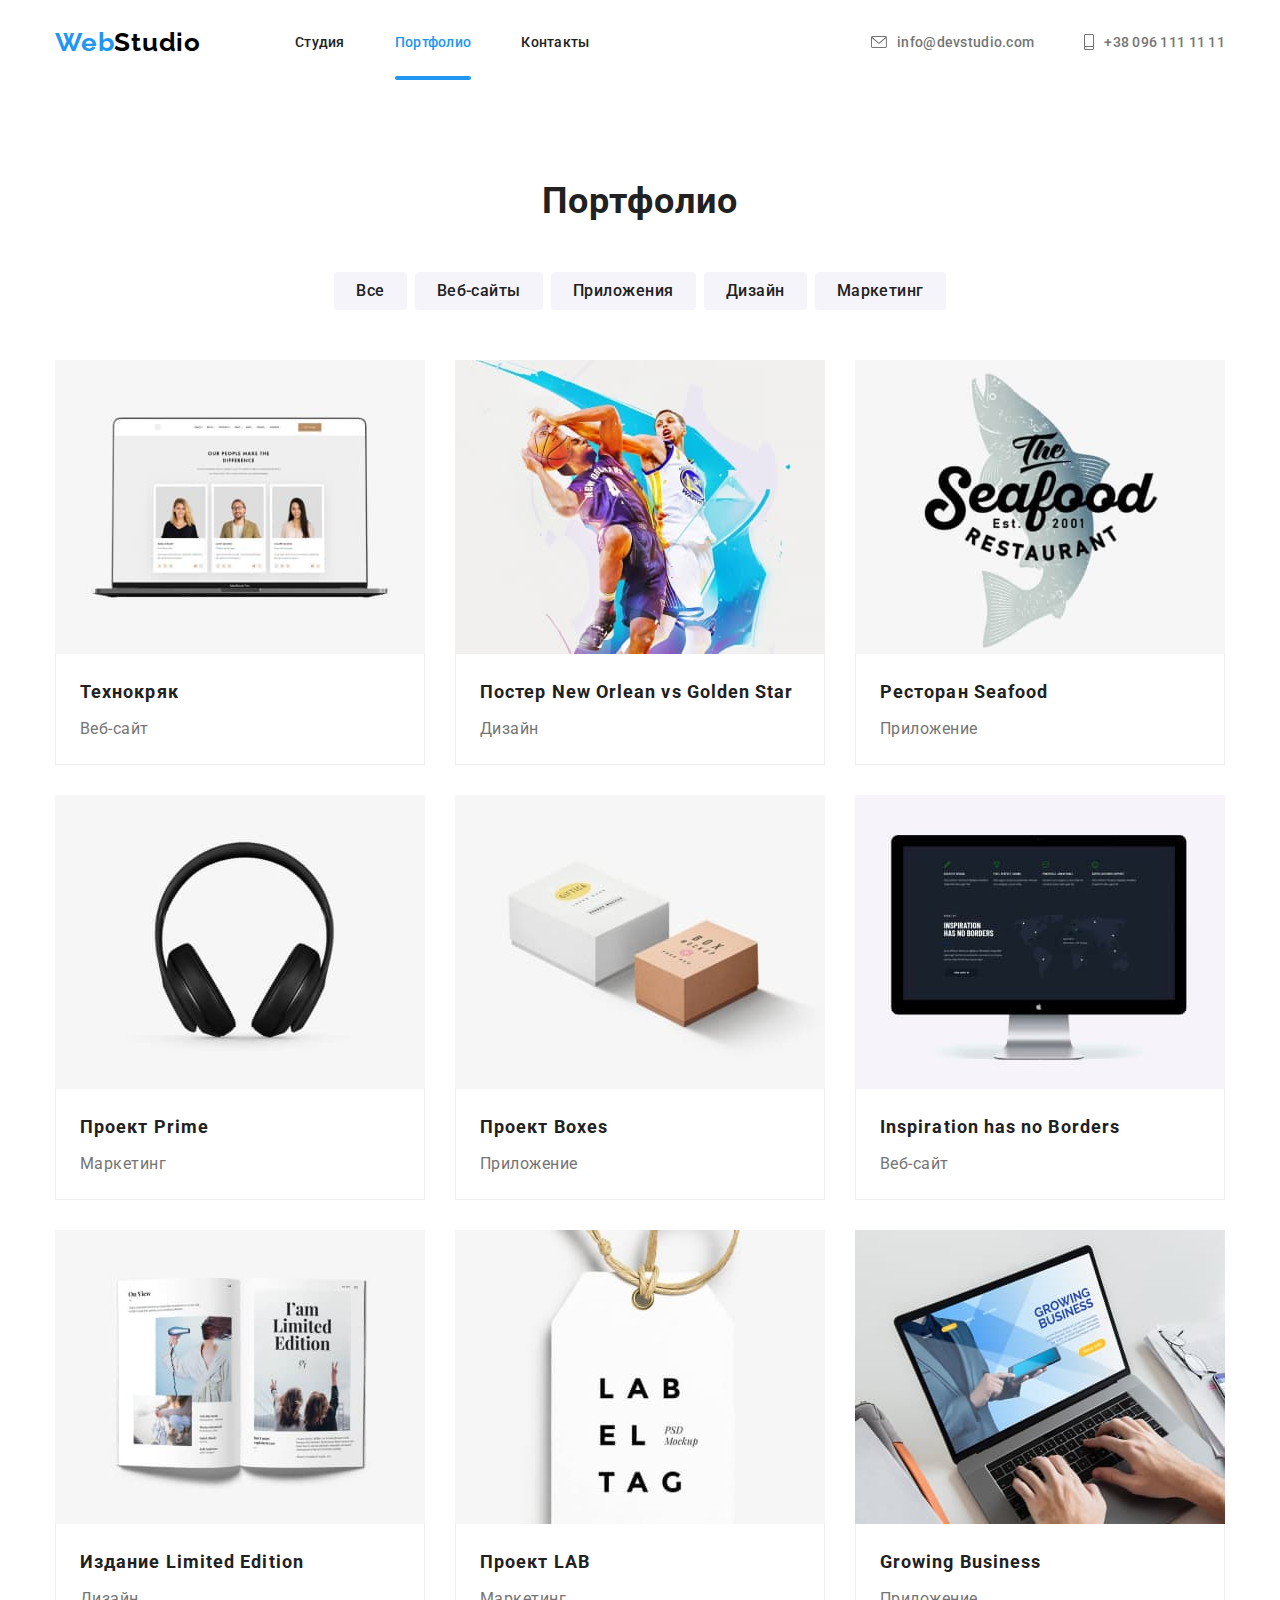
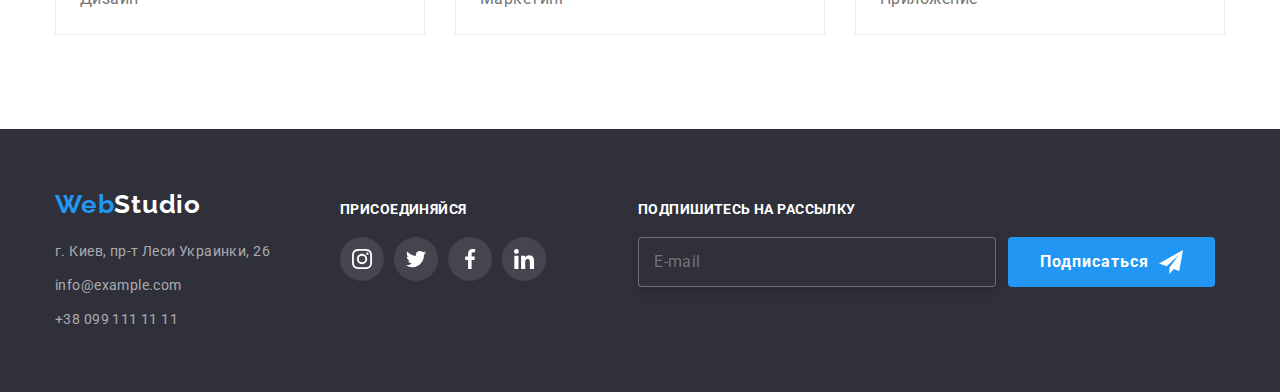
==== portfolio.html @ 5e9e1677 "Склонировал репозиторий" ====
<!DOCTYPE html>
<html lang="ru">
<head>
    <meta charset="UTF-8">
    <meta name="viewport" content="width=device-width, initial-scale=1.0">
    <title>WebStudio</title>
    <link rel="stylesheet" href="https://cdnjs.cloudflare.com/ajax/libs/modern-normalize/1.0.0/modern-normalize.css">
    <link href="https://fonts.googleapis.com/css2?family=Raleway:wght@700&family=Roboto:wght@400;500;700;900&display=swap" rel="stylesheet">
    <link rel="stylesheet" href="./css/portfolio.min.css">
</head>
<body>

    <!-- Шапка -->
    <header class="header">
        <div class="container header__container">
            <nav class="navigation header__navigation">
                <a class="logo navigation__logo link" href="./index.html" aria-label="логотип вебстудио"><span class="logo-part">Web</span>Studio</a>
            
                <ul class="navigation__list list">
                    <li class="navigation__item">
                        <a class="navigation__link link" href="./index.html">Студия</a>
                    </li>
                    <li class="navigation__item">
                        <a class="navigation__link navigation__link--active link" href="./portfolio.html">Портфолио</a>
                    </li>
                    <li class="navigation__item">
                        <a class="navigation__link link" href="">Контакты</a>
                    </li>
                </ul>
            </nav>
    
            <address class="address header__address">
                <ul class="address__list list">
                    <li class="address__item">
                        <a class="address__link link" href="mailto:info@devstudio.com">
                            <svg class="address__icon" width="16" height="12">
                                <use href="./imeges/sprite.svg#icon-envelope"></use>
                            </svg>
                            info@devstudio.com</a>
                    </li>
                    <li class="address__item">
                        <a class="address__link link" href="tel:+380961111111">
                            <svg class="address__icon" width="10" height="16">
                                <use href="./imeges/sprite.svg#icon-smartphone"></use>
                            </svg>
                            +38 096 111 11 11</a>
                    </li>
                </ul>
            </address>
        </div>
    </header>

    <main>

        <!-- Секция Портфоло -->
        <section class="portfolio-section">
            <div class="container">
                <h1 class="section-title visually-hidden">Портфолио</h1>

                <!-- Список фильтров -->
                <ul class="portfolio-filter-list list">
                    <li class="portfolio-filter-item">
                        <button class="portfolio-filter-btn" name="filter" type="radio" value="all">Все</button>                   
                    </li>
                    <li class="portfolio-filter-item">
                        <button class="portfolio-filter-btn" name="filter" type="radio" value="site">Веб-сайты</button>
                    </li>
                    <li class="portfolio-filter-item">
                        <button class="portfolio-filter-btn" name="filter" type="radio" value="soft">Приложения</button>
                    </li>
                    <li class="portfolio-filter-item">
                        <button class="portfolio-filter-btn" name="filter" type="radio" value="design">Дизайн</button>
                    </li>
                    <li class="portfolio-filter-item">
                        <button class="portfolio-filter-btn" name="filter" type="radio" value="marketing">Маркетинг</button>
                    </li>
                </ul>

                <!-- Список проектов -->
                <ul class="project-list list">
                    <li class="project-item">
                        <a class="project-item-link link" href="">
                            <div class="project-item-description">
                                <img src="./imeges/our-projects/img-website-technokryak.jpg" alt="Страница сайта, открытая на ноутбуке" width="370">
                                <p class="project-item-desc">Технокряк это современная площадка распространения коронавируса. Компании используют эту платформу для цифрового шпионажа и атак на защищённые сервера конкурентов.</p>
                            </div>
                            <div class="project-content">
                                <h2 class="project-item-subtitle">Технокряк</h2>
                                <p class="project-item-text">Веб-сайт</p>
                            </div>
                        </a>
                    </li>
                    <li class="project-item">
                        <a class="project-item-link link" href="">
                            <div class="project-item-description">
                                <img class="project-item-img" src="./imeges/our-projects/img-poster-new-orlean.jpg" alt="двое мужчин играют в баскетбол" width="370">
                                <p class="project-item-desc">Технокряк это современная площадка распространения коронавируса. Компании используют эту платформу для цифрового шпионажа и атак на защищённые сервера конкурентов.</p>
                            </div>                        
                            <div class="project-content">
                                <h2 class="project-item-subtitle">Постер New Orlean vs Golden Star</h2>
                                <p class="project-item-text">Дизайн</p>
                            </div>
                        </a>
                    </li>
                    <li class="project-item">
                        <a class="project-item-link link" href="">
                            <div class="project-item-description">
                                <img class="project-item-img" src="./imeges/our-projects/img-app-restaurant-seafood.jpg" alt="Логотип ресторна сифуд" width="370">
                                <p class="project-item-desc">Технокряк это современная площадка распространения коронавируса. Компании используют эту платформу для цифрового шпионажа и атак на защищённые сервера конкурентов.</p>
                            </div>                        
                            <div class="project-content">
                                <h2 class="project-item-subtitle">Ресторан Seafood</h2>
                                <p class="project-item-text">Приложение</p>
                            </div>
                        </a>
                    </li>
                    <li class="project-item">
                        <a class="project-item-link link" href="">
                            <div class="project-item-description">
                                <img class="project-item-img" src="./imeges/our-projects/img-project-prime.jpg" alt="Черные наушники" width="370">
                                <p class="project-item-desc">Технокряк это современная площадка распространения коронавируса. Компании используют эту платформу для цифрового шпионажа и атак на защищённые сервера конкурентов.</p>
                            </div>                        
                            <div class="project-content">
                                <h2 class="project-item-subtitle">Проект Prime</h2>
                                <p class="project-item-text">Маркетинг</p>
                            </div>
                        </a>
                    </li>
                    <li class="project-item">
                        <a class="project-item-link link" href="">
                            <div class="project-item-description">
                                <img class="project-item-img" src="./imeges/our-projects/img-app-project-boxes.jpg" alt="Две коробки" width="370">
                                <p class="project-item-desc">Технокряк это современная площадка распространения коронавируса. Компании используют эту платформу для цифрового шпионажа и атак на защищённые сервера конкурентов.</p>
                            </div>                        
                            <div class="project-content">
                                <h2 class="project-item-subtitle">Проект Boxes</h2>
                                <p class="project-item-text">Приложение</p>
                            </div>
                        </a>
                    </li>
                    <li class="project-item">
                        <a class="project-item-link link" href="">
                            <div class="project-item-description">
                                <img class="project-item-img" src="./imeges/our-projects/img-website-inspiration.jpg" alt="Изображение сайта на мониторе" width="370">
                                <p class="project-item-desc">Технокряк это современная площадка распространения коронавируса. Компании используют эту платформу для цифрового шпионажа и атак на защищённые сервера конкурентов.</p>
                            </div>                        
                            <div class="project-content">
                                <h2 class="project-item-subtitle">Inspiration has no Borders</h2>
                                <p class="project-item-text">Веб-сайт</p>
                            </div>
                        </a>
                    </li>
                    <li class="project-item">
                        <a class="project-item-link link" href="">
                            <div class="project-item-description">
                                <img class="project-item-img" src="./imeges/our-projects/img-edition-limited-edition.jpg" alt="Развернутая книга" width="370">
                                <p class="project-item-desc">Технокряк это современная площадка распространения коронавируса. Компании используют эту платформу для цифрового шпионажа и атак на защищённые сервера конкурентов.</p>
                            </div>                        
                            <div class="project-content">
                                <h2 class="project-item-subtitle">Издание Limited Edition</h2>
                                <p class="project-item-text">Дизайн</p>
                            </div>
                        </a>
                    </li>
                    <li class="project-item">
                        <a class="project-item-link link" href="">
                            <div class="project-item-description">
                                <img class="project-item-img" src="./imeges/our-projects/img-project-lab.jpg" alt="Надпись Лаб на бирке" width="370">
                                <p class="project-item-desc">Технокряк это современная площадка распространения коронавируса. Компании используют эту платформу для цифрового шпионажа и атак на защищённые сервера конкурентов.</p>
                            </div>                        
                            <div class="project-content">
                                <h2 class="project-item-subtitle">Проект LAB</h2>
                                <p class="project-item-text">Маркетинг</p>
                            </div>
                        </a>
                    </li>
                    <li class="project-item">
                        <a class="project-item-link link" href="">
                            <div class="project-item-description">
                                <img class="project-item-img" src="./imeges/our-projects/img-app-growing-business.jpg" alt="Человек печатает на ноутбуке" width="370">
                                <p class="project-item-desc">Технокряк это современная площадка распространения коронавируса. Компании используют эту платформу для цифрового шпионажа и атак на защищённые сервера конкурентов.</p>
                            </div>                        
                            <div class="project-content">
                                <h2 class="project-item-subtitle">Growing Business</h2>
                                <p class="project-item-text">Приложение</p>
                            </div>
                        </a>
                    </li>
                </ul>
            </div>
        </section>
    </main>

    <!-- Подвал -->
    <footer class="footer">   
        <div class="container footer__container">
             <div class="contacts footer__contacts">
                 <a class="logo logo--dark-theme link" href="./index.html" aria-label="логотип вебстудио"><span class="logo-part">Web</span>Studio</a>
 
                 <address class="address footer__address">
                     <ul class="footer__list list">
                         <li class="footer__list__item">
                             <a class="footer__list__link link" href="https://yandex.ru/maps/-/CCQxiAqx9C" target="_blank">г. Киев, пр-т Леси Украинки, 26</a>
                         </li>
                         <li class="footer__list__item">
                             <a class="footer__list__link link" href="mailto:info@example.com">info@example.com</a>
                         </li>
                         <li class="footer__list__item">
                             <a class="footer__list__link link" href="tel:+380991111111">+38 099 111 11 11</a>
                         </li>
                     </ul>
                 </address>
             </div>
 
             <div class="footer__social__list">
                 <h2 class="footer__subtitle">Присоединяйся</h2>
                 <ul class="footer__social__items list">
                     <li class="footer__social__item">
                         <a href="" class="icon-link footer__icon-link">
                             <svg class="footer__link-svg" width="20" height="20">
                             <use href="./imeges/sprite.svg#icon-instagram"></use>
                             </svg>
                         </a>
                     </li>
                     <li class="footer__social__item">
                         <a href="" class="icon-link footer__icon-link">
                             <svg class="footer__link-svg" width="20" height="20">
                             <use href="./imeges/sprite.svg#icon-twitter"></use>
                             </svg>
                         </a>
                     </li>
                     <li class="footer__social__item">
                         <a href="" class="icon-link footer__icon-link">
                             <svg class="footer__link-svg" width="20" height="20">
                             <use href="./imeges/sprite.svg#icon-facebook"></use>
                             </svg>
                         </a>
                     </li>
                     <li class="footer__social__item">
                         <a href="" class="icon-link footer__icon-link">
                             <svg class="footer__link-svg" width="20" height="20">
                             <use href="./imeges/sprite.svg#icon-linkedin"></use>
                             </svg>
                         </a>
                     </li>
                 </ul>
             </div>
 
             <div class="footer__subscription">
                 <form class="form footer__subscription-form">
                     <label class="footer__subscription-label">
                         <p class="footer__subscription-desc">Подпишитесь на рассылку</p>
                         <input class="footer__subscription-input" type="email" name="E-mail" placeholder="E-mail">
                     </label>
 
                     <button class="button footer__button" type="submit">Подписаться
                         <svg class="footer__button-svg" width="24" height="24">
                             <use width="24" height="24" href="./imeges/sprite.svg#icon-send"></use>
                         </svg>
                     </button>
                 </form>
             </div>
        </div>
     </footer>
</body>
</html>
---- css/portfolio.min.css ----
:root{--main-font: "Roboto", sans-serif;--secondary-font: "Raleway", sans-serif}*,*::before,*::after{margin:0;padding:0}body{font-family:var(--main-font);font-style:normal;color:#757575;background-color:#ffffff}.list{list-style:none}.link{text-decoration:none}.address{font-style:normal}.button{padding:10px 32px;font-family:var(--main-font);font-style:normal;font-weight:700;font-size:16px;line-height:1.875;letter-spacing:0.06em;color:#fff;background:#2196F3;border-radius:4px;border-style:none;cursor:pointer;transition-property:color, background-color;transition-duration:250ms;transition-timing-function:cubic-bezier(0.4, 0, 0.2, 1)}img{display:block;max-width:100%;height:auto}.container{width:1200px;padding:0 15px;margin-right:auto;margin-left:auto}.logo{font-family:var(--secondary-font);font-weight:700;font-size:26px;line-height:1.192;letter-spacing:0.03em;color:#000000}.logo-part{color:#2196F3}.logo--dark-theme{display:inline-block;margin-bottom:20px;color:#fff}.section-title{margin-bottom:50px;font-weight:700;font-size:36px;line-height:1.167;text-align:center;letter-spacing:0.03em;color:#212121}.icon-link{display:flex;align-items:center;justify-content:center;width:44px;height:44px;border-radius:50%;background-color:#FFFFFF;fill:#AFB1B8;transition-property:background-color, fill;transition-duration:250ms;transition-timing-function:cubic-bezier(0.4, 0, 0.2, 1)}.icon-link:hover,.icon-link:focus{background-color:#2196F3;fill:#fff}.portfolio-filter-list{display:flex;justify-content:center;margin-bottom:50px}.portfolio-filter-item:not(:last-child){margin-right:8px}.portfolio-filter-btn{padding:6px 22px;font-family:Roboto, sans-serif;font-style:normal;font-weight:500;font-size:16px;line-height:1.625;letter-spacing:0.03em;color:#212121;background-color:#F5F4FA;border-style:none;border-radius:4px;cursor:pointer;transition-property:color, background-color, box-shadow;transition-duration:250ms;transition-timing-function:cubic-bezier(0.4, 0, 0.2, 1)}.portfolio-filter-btn:hover,.portfolio-filter-btn:focus{color:#fff;background-color:#2196F3;box-shadow:0px 3px 1px rgba(0,0,0,0.1),0px 1px 2px rgba(0,0,0,0.08),0px 2px 2px rgba(0,0,0,0.12)}.header{padding-top:4px}.header__container,.header__navigation{display:flex;align-items:center}.header__address{margin-left:auto}.navigation__logo{margin-right:94px}.navigation__list,.address__list{display:flex}.navigation__item:not(:last-child){margin-right:50px}.navigation__link,.address__link{font-weight:500;font-size:14px;line-height:1.143;letter-spacing:0.02em;transition-property:color;transition-duration:250ms;transition-timing-function:cubic-bezier(0.4, 0, 0.2, 1)}.navigation__link:hover,.navigation__link:focus,.address__link:hover,.address__link:focus{color:#2196F3;fill:#2196F3}.navigation__link{display:block;padding-top:30px;padding-bottom:30px;color:#212121}.navigation__link--active{color:#2196F3;position:relative}.navigation__link--active::after{display:block;position:absolute;bottom:0;content:"";width:100%;height:4px;background-color:#2196F3;border-radius:2px}.address__link{display:flex;align-items:center;color:#757575;fill:#757575}.address__item:not(:last-child){margin-right:50px}.address__icon{margin-right:10px}.portfolio-section{padding-top:100px;padding-bottom:94px}.project-list{display:flex;flex-wrap:wrap}.project-item{width:calc((100% - 60px) / 3)}.project-item:not(:nth-child(3n)){margin-right:30px}.project-item:not(:nth-last-child(-n+3)){margin-bottom:30px}.project-item-description{position:relative;overflow:hidden}.project-item-desc{position:absolute;top:0;left:0;width:100%;height:100%;padding:63px 24px;font-size:18px;line-height:1.556;letter-spacing:0.03em;color:#fff;background-color:rgba(33,150,243,0.9);transform:translatey(100%);transition-property:transform;transition-duration:250ms;transition-timing-function:cubic-bezier(0.4, 0, 0.2, 1)}.project-item-link:hover .project-item-desc,.project-item-link:focus .project-item-desc{transform:translatey(0)}.project-item-link{display:block;transition-property:box-shadow;transition-duration:250ms;transition-timing-function:cubic-bezier(0.4, 0, 0.2, 1)}.project-item-link:hover,.project-item-link:focus{box-shadow:0px 1px 1px rgba(0,0,0,0.12),0px 4px 4px rgba(0,0,0,0.06),1px 4px 6px rgba(0,0,0,0.16)}.project-content{padding:20px 24px;border-right-width:1px;border-right-style:solid;border-right-color:#EEEEEE;border-bottom-width:1px;border-bottom-style:solid;border-bottom-color:#EEEEEE;border-left-width:1px;border-left-style:solid;border-left-color:#EEEEEE}.project-item-subtitle{margin-bottom:4px;font-weight:700;font-size:18px;line-height:2.000;letter-spacing:0.06em;color:#212121}.project-item-text{font-size:16px;line-height:1.875;letter-spacing:0.03em;color:#757575}.footer{background:#2F303A}.footer__container{display:flex;align-items:flex-start;padding-top:60px;padding-bottom:60px}.footer__contacts{margin-right:70px}.footer__list__item:not(:last-child){margin-bottom:10px}.footer__list__link{font-size:14px;line-height:1.714;letter-spacing:0.03em;color:rgba(255,255,255,0.6);transition-property:color;transition-duration:250ms;transition-timing-function:cubic-bezier(0.4, 0, 0.2, 1)}.footer__list__link:hover,.footer__list__link:focus{color:#2196F3}.footer__social__list{padding-top:12px;margin-right:92px}.footer__subtitle,.footer__subscription-label{font-weight:700;font-size:14px;line-height:1.143;letter-spacing:0.03em;text-transform:uppercase;color:#fff}.footer__subtitle,.footer__subscription-desc{margin-bottom:20px}.footer__subscription-label{display:inline-block;margin-right:12px}.footer__social__items{display:flex;justify-content:space-between}.footer__social__item:not(:last-child){margin-right:10px}.footer__icon-link{background-color:rgba(255,255,255,0.1);fill:#fff}.footer__icon-link:hover,.footer__icon-link:focus{background-color:#2196F3}.footer__subscription{padding-top:12px}.footer__subscription-form{display:flex;align-items:flex-end}.footer__subscription-input{display:block;width:358px;height:50px;padding:16px 15px;font-size:16px;line-height:1.250;letter-spacing:0.03em;color:#fff;background-color:#2F303A;border:1px solid rgba(255,255,255,0.3);filter:drop-shadow(0px 4px 4px rgba(0,0,0,0.15));border-radius:4px}.footer__button{display:flex;align-items:center;height:50px}.footer__button:hover,.footer__button:focus{color:#212121;background-color:#FFFFFF}.footer__button-svg{margin-left:10px;fill:#FFFFFF;transition-property:fill;transition-duration:250ms;transition-timing-function:cubic-bezier(0.4, 0, 0.2, 1)}.footer__button:hover .footer__button-svg,.footer__button:focus .footer__button-svg{fill:#212121}
/*# sourceMappingURL=portfolio.min.css.map */
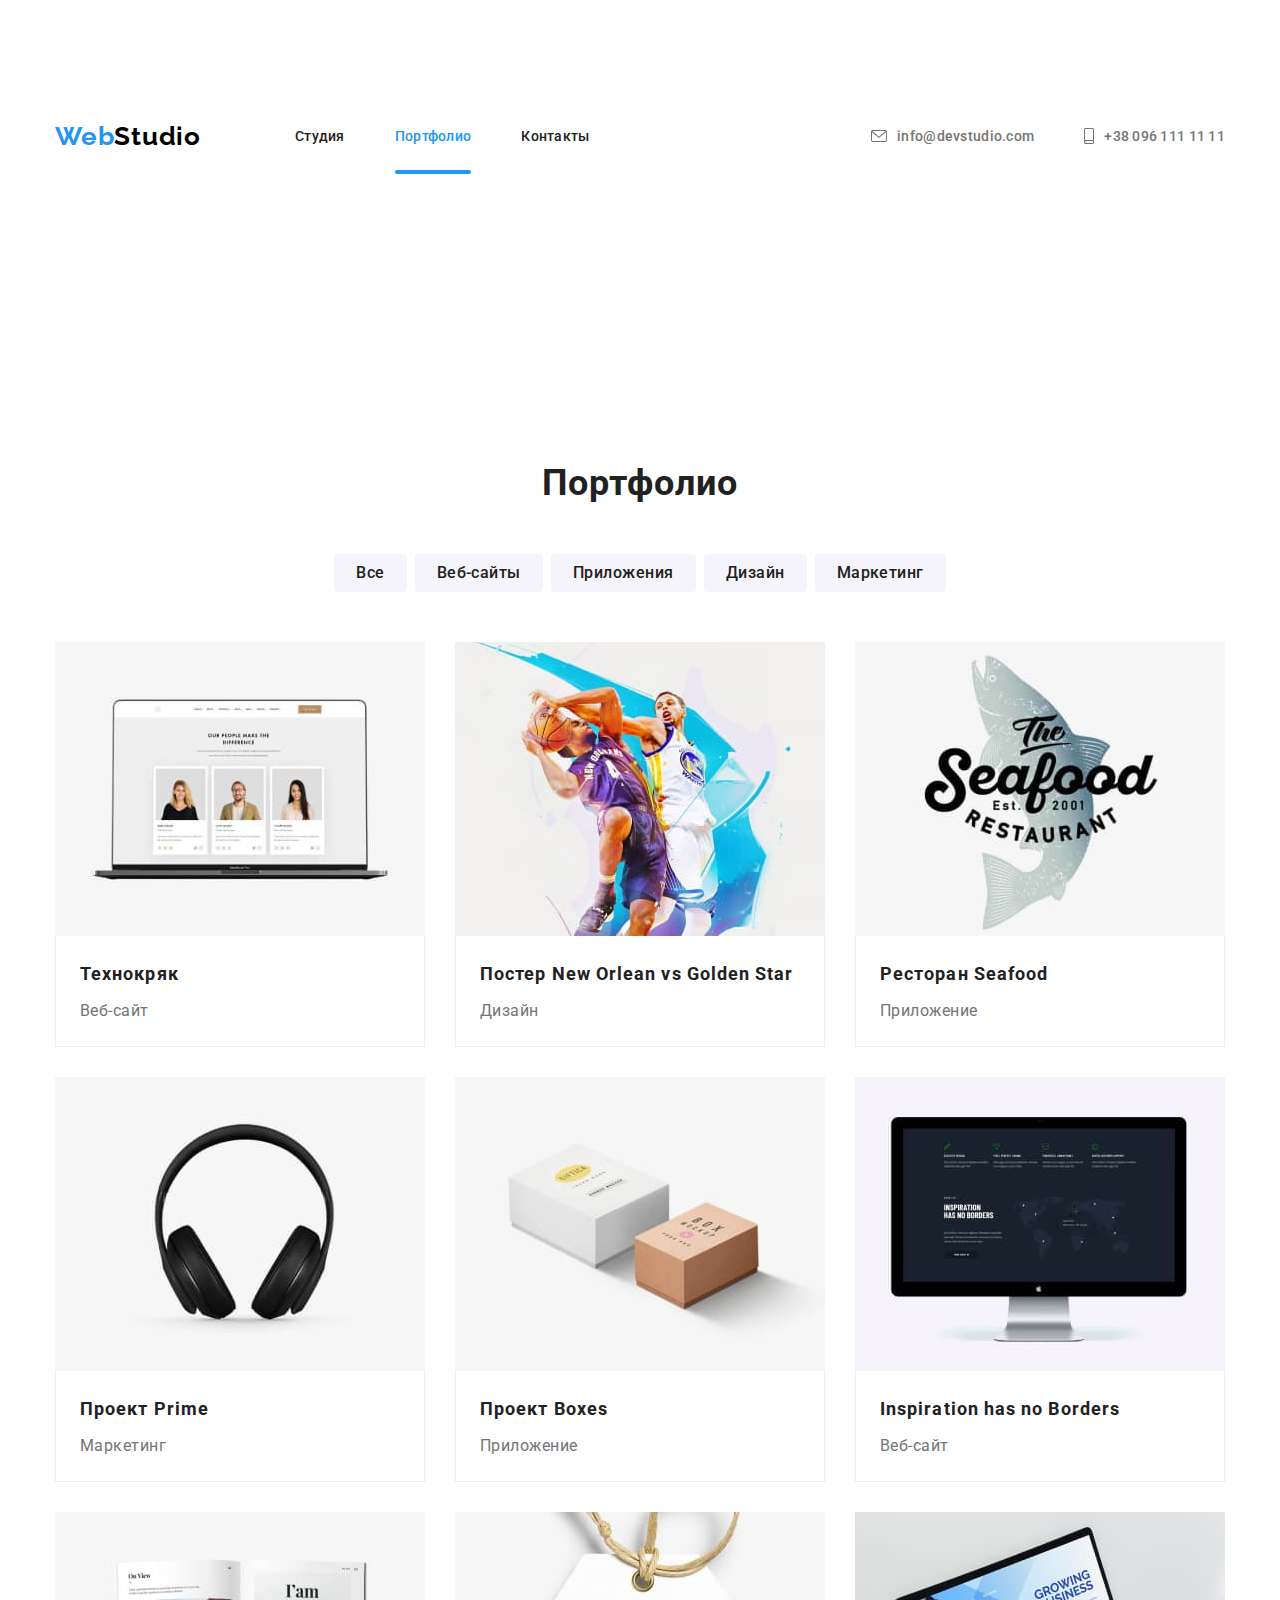
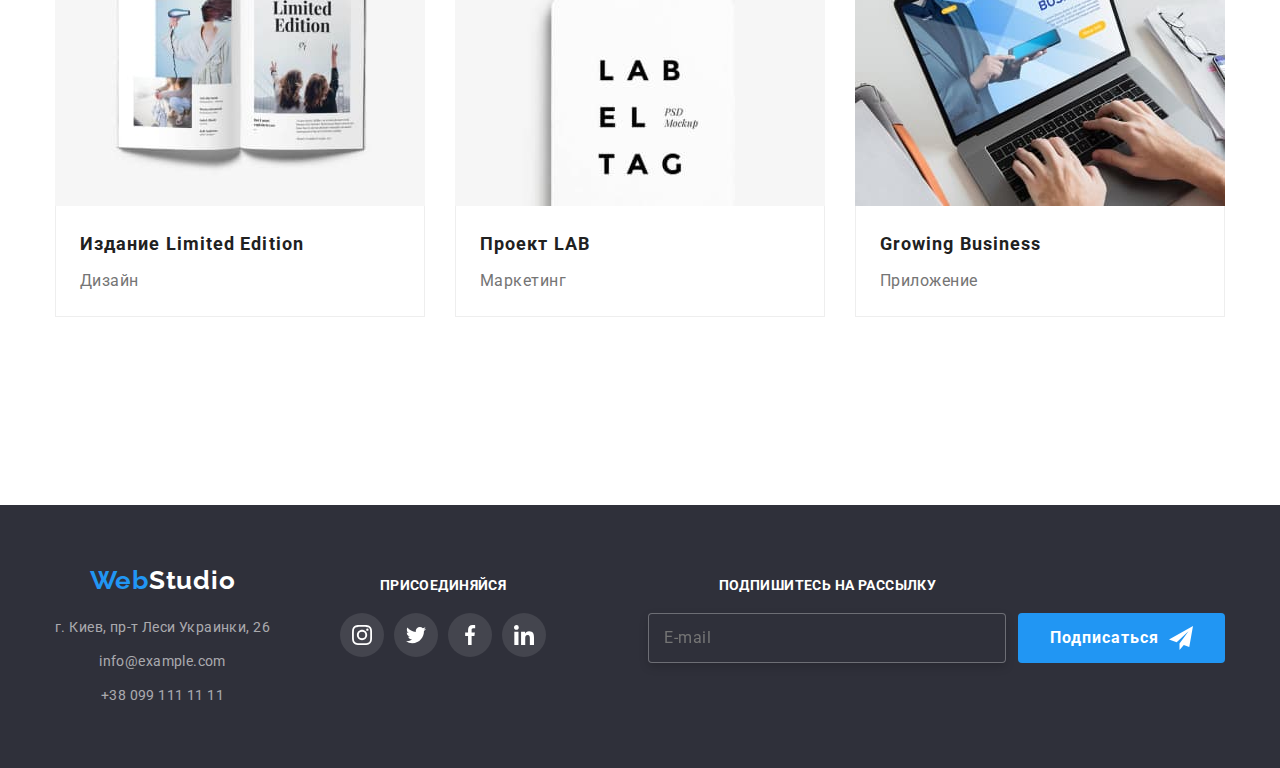
==== commit 5f98e740: "Переделал секции на гавной, футер, лого, контейнер" ====
--- a/portfolio.html
+++ b/portfolio.html
@@ -194,56 +194,58 @@
     <!-- Подвал -->
     <footer class="footer">   
         <div class="container footer__container">
-             <div class="contacts footer__contacts">
-                 <a class="logo logo--dark-theme link" href="./index.html" aria-label="логотип вебстудио"><span class="logo-part">Web</span>Studio</a>
- 
-                 <address class="address footer__address">
-                     <ul class="footer__list list">
-                         <li class="footer__list__item">
-                             <a class="footer__list__link link" href="https://yandex.ru/maps/-/CCQxiAqx9C" target="_blank">г. Киев, пр-т Леси Украинки, 26</a>
-                         </li>
-                         <li class="footer__list__item">
-                             <a class="footer__list__link link" href="mailto:info@example.com">info@example.com</a>
-                         </li>
-                         <li class="footer__list__item">
-                             <a class="footer__list__link link" href="tel:+380991111111">+38 099 111 11 11</a>
+             <div class="footer__desc">
+                 <div class="contacts footer__contacts">
+                     <a class="logo logo--dark-theme link" href="./index.html" aria-label="логотип вебстудио"><span class="logo-part">Web</span>Studio</a>
+     
+                     <address class="address footer__address">
+                         <ul class="footer__list list">
+                             <li class="footer__list__item">
+                                 <a class="footer__list__link link" href="https://yandex.ru/maps/-/CCQxiAqx9C" target="_blank">г. Киев, пр-т Леси Украинки, 26</a>
+                             </li>
+                             <li class="footer__list__item">
+                                 <a class="footer__list__link link" href="mailto:info@example.com">info@example.com</a>
+                             </li>
+                             <li class="footer__list__item">
+                                 <a class="footer__list__link link" href="tel:+380991111111">+38 099 111 11 11</a>
+                             </li>
+                         </ul>
+                     </address>
+                 </div>
+     
+                 <div class="footer__social__list">
+                     <h2 class="footer__subtitle">Присоединяйся</h2>
+                     <ul class="footer__social__items list">
+                         <li class="footer__social__item">
+                             <a href="" class="icon-link footer__icon-link">
+                                 <svg class="footer__link-svg" width="20" height="20">
+                                 <use href="./imeges/sprite.svg#icon-instagram"></use>
+                                 </svg>
+                             </a>
+                         </li>
+                         <li class="footer__social__item">
+                             <a href="" class="icon-link footer__icon-link">
+                                 <svg class="footer__link-svg" width="20" height="20">
+                                 <use href="./imeges/sprite.svg#icon-twitter"></use>
+                                 </svg>
+                             </a>
+                         </li>
+                         <li class="footer__social__item">
+                             <a href="" class="icon-link footer__icon-link">
+                                 <svg class="footer__link-svg" width="20" height="20">
+                                 <use href="./imeges/sprite.svg#icon-facebook"></use>
+                                 </svg>
+                             </a>
+                         </li>
+                         <li class="footer__social__item">
+                             <a href="" class="icon-link footer__icon-link">
+                                 <svg class="footer__link-svg" width="20" height="20">
+                                 <use href="./imeges/sprite.svg#icon-linkedin"></use>
+                                 </svg>
+                             </a>
                          </li>
                      </ul>
-                 </address>
-             </div>
- 
-             <div class="footer__social__list">
-                 <h2 class="footer__subtitle">Присоединяйся</h2>
-                 <ul class="footer__social__items list">
-                     <li class="footer__social__item">
-                         <a href="" class="icon-link footer__icon-link">
-                             <svg class="footer__link-svg" width="20" height="20">
-                             <use href="./imeges/sprite.svg#icon-instagram"></use>
-                             </svg>
-                         </a>
-                     </li>
-                     <li class="footer__social__item">
-                         <a href="" class="icon-link footer__icon-link">
-                             <svg class="footer__link-svg" width="20" height="20">
-                             <use href="./imeges/sprite.svg#icon-twitter"></use>
-                             </svg>
-                         </a>
-                     </li>
-                     <li class="footer__social__item">
-                         <a href="" class="icon-link footer__icon-link">
-                             <svg class="footer__link-svg" width="20" height="20">
-                             <use href="./imeges/sprite.svg#icon-facebook"></use>
-                             </svg>
-                         </a>
-                     </li>
-                     <li class="footer__social__item">
-                         <a href="" class="icon-link footer__icon-link">
-                             <svg class="footer__link-svg" width="20" height="20">
-                             <use href="./imeges/sprite.svg#icon-linkedin"></use>
-                             </svg>
-                         </a>
-                     </li>
-                 </ul>
+                 </div>
              </div>
  
              <div class="footer__subscription">
--- a/css/portfolio.min.css
+++ b/css/portfolio.min.css
@@ -1,2 +1,2 @@
-:root{--main-font: "Roboto", sans-serif;--secondary-font: "Raleway", sans-serif}*,*::before,*::after{margin:0;padding:0}body{font-family:var(--main-font);font-style:normal;color:#757575;background-color:#ffffff}.list{list-style:none}.link{text-decoration:none}.address{font-style:normal}.button{padding:10px 32px;font-family:var(--main-font);font-style:normal;font-weight:700;font-size:16px;line-height:1.875;letter-spacing:0.06em;color:#fff;background:#2196F3;border-radius:4px;border-style:none;cursor:pointer;transition-property:color, background-color;transition-duration:250ms;transition-timing-function:cubic-bezier(0.4, 0, 0.2, 1)}img{display:block;max-width:100%;height:auto}.container{width:1200px;padding:0 15px;margin-right:auto;margin-left:auto}.logo{font-family:var(--secondary-font);font-weight:700;font-size:26px;line-height:1.192;letter-spacing:0.03em;color:#000000}.logo-part{color:#2196F3}.logo--dark-theme{display:inline-block;margin-bottom:20px;color:#fff}.section-title{margin-bottom:50px;font-weight:700;font-size:36px;line-height:1.167;text-align:center;letter-spacing:0.03em;color:#212121}.icon-link{display:flex;align-items:center;justify-content:center;width:44px;height:44px;border-radius:50%;background-color:#FFFFFF;fill:#AFB1B8;transition-property:background-color, fill;transition-duration:250ms;transition-timing-function:cubic-bezier(0.4, 0, 0.2, 1)}.icon-link:hover,.icon-link:focus{background-color:#2196F3;fill:#fff}.portfolio-filter-list{display:flex;justify-content:center;margin-bottom:50px}.portfolio-filter-item:not(:last-child){margin-right:8px}.portfolio-filter-btn{padding:6px 22px;font-family:Roboto, sans-serif;font-style:normal;font-weight:500;font-size:16px;line-height:1.625;letter-spacing:0.03em;color:#212121;background-color:#F5F4FA;border-style:none;border-radius:4px;cursor:pointer;transition-property:color, background-color, box-shadow;transition-duration:250ms;transition-timing-function:cubic-bezier(0.4, 0, 0.2, 1)}.portfolio-filter-btn:hover,.portfolio-filter-btn:focus{color:#fff;background-color:#2196F3;box-shadow:0px 3px 1px rgba(0,0,0,0.1),0px 1px 2px rgba(0,0,0,0.08),0px 2px 2px rgba(0,0,0,0.12)}.header{padding-top:4px}.header__container,.header__navigation{display:flex;align-items:center}.header__address{margin-left:auto}.navigation__logo{margin-right:94px}.navigation__list,.address__list{display:flex}.navigation__item:not(:last-child){margin-right:50px}.navigation__link,.address__link{font-weight:500;font-size:14px;line-height:1.143;letter-spacing:0.02em;transition-property:color;transition-duration:250ms;transition-timing-function:cubic-bezier(0.4, 0, 0.2, 1)}.navigation__link:hover,.navigation__link:focus,.address__link:hover,.address__link:focus{color:#2196F3;fill:#2196F3}.navigation__link{display:block;padding-top:30px;padding-bottom:30px;color:#212121}.navigation__link--active{color:#2196F3;position:relative}.navigation__link--active::after{display:block;position:absolute;bottom:0;content:"";width:100%;height:4px;background-color:#2196F3;border-radius:2px}.address__link{display:flex;align-items:center;color:#757575;fill:#757575}.address__item:not(:last-child){margin-right:50px}.address__icon{margin-right:10px}.portfolio-section{padding-top:100px;padding-bottom:94px}.project-list{display:flex;flex-wrap:wrap}.project-item{width:calc((100% - 60px) / 3)}.project-item:not(:nth-child(3n)){margin-right:30px}.project-item:not(:nth-last-child(-n+3)){margin-bottom:30px}.project-item-description{position:relative;overflow:hidden}.project-item-desc{position:absolute;top:0;left:0;width:100%;height:100%;padding:63px 24px;font-size:18px;line-height:1.556;letter-spacing:0.03em;color:#fff;background-color:rgba(33,150,243,0.9);transform:translatey(100%);transition-property:transform;transition-duration:250ms;transition-timing-function:cubic-bezier(0.4, 0, 0.2, 1)}.project-item-link:hover .project-item-desc,.project-item-link:focus .project-item-desc{transform:translatey(0)}.project-item-link{display:block;transition-property:box-shadow;transition-duration:250ms;transition-timing-function:cubic-bezier(0.4, 0, 0.2, 1)}.project-item-link:hover,.project-item-link:focus{box-shadow:0px 1px 1px rgba(0,0,0,0.12),0px 4px 4px rgba(0,0,0,0.06),1px 4px 6px rgba(0,0,0,0.16)}.project-content{padding:20px 24px;border-right-width:1px;border-right-style:solid;border-right-color:#EEEEEE;border-bottom-width:1px;border-bottom-style:solid;border-bottom-color:#EEEEEE;border-left-width:1px;border-left-style:solid;border-left-color:#EEEEEE}.project-item-subtitle{margin-bottom:4px;font-weight:700;font-size:18px;line-height:2.000;letter-spacing:0.06em;color:#212121}.project-item-text{font-size:16px;line-height:1.875;letter-spacing:0.03em;color:#757575}.footer{background:#2F303A}.footer__container{display:flex;align-items:flex-start;padding-top:60px;padding-bottom:60px}.footer__contacts{margin-right:70px}.footer__list__item:not(:last-child){margin-bottom:10px}.footer__list__link{font-size:14px;line-height:1.714;letter-spacing:0.03em;color:rgba(255,255,255,0.6);transition-property:color;transition-duration:250ms;transition-timing-function:cubic-bezier(0.4, 0, 0.2, 1)}.footer__list__link:hover,.footer__list__link:focus{color:#2196F3}.footer__social__list{padding-top:12px;margin-right:92px}.footer__subtitle,.footer__subscription-label{font-weight:700;font-size:14px;line-height:1.143;letter-spacing:0.03em;text-transform:uppercase;color:#fff}.footer__subtitle,.footer__subscription-desc{margin-bottom:20px}.footer__subscription-label{display:inline-block;margin-right:12px}.footer__social__items{display:flex;justify-content:space-between}.footer__social__item:not(:last-child){margin-right:10px}.footer__icon-link{background-color:rgba(255,255,255,0.1);fill:#fff}.footer__icon-link:hover,.footer__icon-link:focus{background-color:#2196F3}.footer__subscription{padding-top:12px}.footer__subscription-form{display:flex;align-items:flex-end}.footer__subscription-input{display:block;width:358px;height:50px;padding:16px 15px;font-size:16px;line-height:1.250;letter-spacing:0.03em;color:#fff;background-color:#2F303A;border:1px solid rgba(255,255,255,0.3);filter:drop-shadow(0px 4px 4px rgba(0,0,0,0.15));border-radius:4px}.footer__button{display:flex;align-items:center;height:50px}.footer__button:hover,.footer__button:focus{color:#212121;background-color:#FFFFFF}.footer__button-svg{margin-left:10px;fill:#FFFFFF;transition-property:fill;transition-duration:250ms;transition-timing-function:cubic-bezier(0.4, 0, 0.2, 1)}.footer__button:hover .footer__button-svg,.footer__button:focus .footer__button-svg{fill:#212121}
+:root{--main-font: "Roboto", sans-serif;--secondary-font: "Raleway", sans-serif}*,*::before,*::after{margin:0;padding:0}body{font-family:var(--main-font);font-style:normal;color:#757575;background-color:#ffffff}.list{list-style:none}.link{text-decoration:none}.address{font-style:normal}.button{padding:10px 32px;font-family:var(--main-font);font-style:normal;font-weight:700;font-size:16px;line-height:1.875;letter-spacing:0.06em;color:#fff;background:#2196F3;border-radius:4px;border-style:none;cursor:pointer;transition-property:color, background-color;transition-duration:250ms;transition-timing-function:cubic-bezier(0.4, 0, 0.2, 1)}img{display:block;max-width:100%;height:auto}.container{padding:60px 15px;margin-right:auto;margin-left:auto}@media screen and (min-width: 480px){.container{width:480px}}@media screen and (min-width: 768px){.container{width:768px}}@media screen and (min-width: 1200px){.container{width:1200px;padding-top:94px;padding-bottom:94px}}.logo{font-family:var(--secondary-font);font-weight:700;font-size:24px;line-height:1.167;letter-spacing:0.03em;color:#000000}.logo-part{color:#2196F3}.logo--dark-theme{display:inline-block;margin-bottom:20px;color:#fff}@media screen and (min-width: 1200px){.logo{font-size:26px;line-height:1.192}}.section-title{margin-bottom:30px;font-weight:700;font-size:28px;line-height:1.179;text-align:center;letter-spacing:0.03em;color:#212121}@media screen and (min-width: 1200px){.section-title{margin-bottom:50px;font-size:36px;line-height:1.167}}.icon-link{display:flex;align-items:center;justify-content:center;width:44px;height:44px;border-radius:50%;background-color:#FFFFFF;fill:#AFB1B8;transition-property:background-color, fill;transition-duration:250ms;transition-timing-function:cubic-bezier(0.4, 0, 0.2, 1)}.icon-link:hover,.icon-link:focus{background-color:#2196F3;fill:#fff}.portfolio-filter-list{display:flex;justify-content:center;margin-bottom:50px}.portfolio-filter-item:not(:last-child){margin-right:8px}.portfolio-filter-btn{padding:6px 22px;font-family:Roboto, sans-serif;font-style:normal;font-weight:500;font-size:16px;line-height:1.625;letter-spacing:0.03em;color:#212121;background-color:#F5F4FA;border-style:none;border-radius:4px;cursor:pointer;transition-property:color, background-color, box-shadow;transition-duration:250ms;transition-timing-function:cubic-bezier(0.4, 0, 0.2, 1)}.portfolio-filter-btn:hover,.portfolio-filter-btn:focus{color:#fff;background-color:#2196F3;box-shadow:0px 3px 1px rgba(0,0,0,0.1),0px 1px 2px rgba(0,0,0,0.08),0px 2px 2px rgba(0,0,0,0.12)}.header{padding-top:4px}.header__container,.header__navigation{display:flex;align-items:center}.header__address{margin-left:auto}.navigation__logo{margin-right:94px}.navigation__list,.address__list{display:flex}.navigation__item:not(:last-child){margin-right:50px}.navigation__link,.address__link{font-weight:500;font-size:14px;line-height:1.143;letter-spacing:0.02em;transition-property:color;transition-duration:250ms;transition-timing-function:cubic-bezier(0.4, 0, 0.2, 1)}.navigation__link:hover,.navigation__link:focus,.address__link:hover,.address__link:focus{color:#2196F3;fill:#2196F3}.navigation__link{display:block;padding-top:30px;padding-bottom:30px;color:#212121}.navigation__link--active{color:#2196F3;position:relative}.navigation__link--active::after{display:block;position:absolute;bottom:0;content:"";width:100%;height:4px;background-color:#2196F3;border-radius:2px}.address__link{display:flex;align-items:center;color:#757575;fill:#757575}.address__item:not(:last-child){margin-right:50px}.address__icon{margin-right:10px}.portfolio-section{padding-top:100px;padding-bottom:94px}.project-list{display:flex;flex-wrap:wrap}.project-item{width:calc((100% - 60px) / 3)}.project-item:not(:nth-child(3n)){margin-right:30px}.project-item:not(:nth-last-child(-n+3)){margin-bottom:30px}.project-item-description{position:relative;overflow:hidden}.project-item-desc{position:absolute;top:0;left:0;width:100%;height:100%;padding:63px 24px;font-size:18px;line-height:1.556;letter-spacing:0.03em;color:#fff;background-color:rgba(33,150,243,0.9);transform:translatey(100%);transition-property:transform;transition-duration:250ms;transition-timing-function:cubic-bezier(0.4, 0, 0.2, 1)}.project-item-link:hover .project-item-desc,.project-item-link:focus .project-item-desc{transform:translatey(0)}.project-item-link{display:block;transition-property:box-shadow;transition-duration:250ms;transition-timing-function:cubic-bezier(0.4, 0, 0.2, 1)}.project-item-link:hover,.project-item-link:focus{box-shadow:0px 1px 1px rgba(0,0,0,0.12),0px 4px 4px rgba(0,0,0,0.06),1px 4px 6px rgba(0,0,0,0.16)}.project-content{padding:20px 24px;border-right-width:1px;border-right-style:solid;border-right-color:#EEEEEE;border-bottom-width:1px;border-bottom-style:solid;border-bottom-color:#EEEEEE;border-left-width:1px;border-left-style:solid;border-left-color:#EEEEEE}.project-item-subtitle{margin-bottom:4px;font-weight:700;font-size:18px;line-height:2.000;letter-spacing:0.06em;color:#212121}.project-item-text{font-size:16px;line-height:1.875;letter-spacing:0.03em;color:#757575}.footer{background:#2F303A}.footer__container{padding-top:60px;padding-bottom:60px;text-align:center}@media screen and (min-width: 1200px){.footer__container{display:flex;align-items:flex-start;justify-content:space-between}}@media screen and (min-width: 768px){.footer__desc{display:flex;justify-content:space-between}}@media screen and (max-width: 1199px){.footer__desc{margin-bottom:60px}}@media screen and (min-width: 768px) and (max-width: 1199px){.footer__desc{padding-left:76px;padding-right:89px}}@media screen and (max-width: 767px){.footer__contacts{margin-bottom:60px}}@media screen and (min-width: 1200px){.footer__contacts{margin-right:70px}}.footer__list__item:not(:last-child){margin-bottom:8px}@media screen and (min-width: 1200px){.footer__list__item:not(:last-child){margin-bottom:10px}}.footer__list__link{font-size:14px;line-height:1.714;letter-spacing:0.03em;color:rgba(255,255,255,0.6);transition-property:color;transition-duration:250ms;transition-timing-function:cubic-bezier(0.4, 0, 0.2, 1)}.footer__list__link:hover,.footer__list__link:focus{color:#2196F3}@media screen and (min-width: 1200px){.footer__social__list{padding-top:12px}}.footer__subtitle,.footer__subscription-label{font-weight:700;font-size:14px;line-height:1.143;letter-spacing:0.03em;text-transform:uppercase;color:#fff}.footer__subtitle,.footer__subscription-desc{margin-bottom:20px}.footer__subscription-label{display:inline-block;margin-bottom:20px}@media screen and (min-width: 1200px){.footer__subscription-label{margin-bottom:0;margin-right:12px}}.footer__social__items{display:inline-flex;justify-content:space-between;text-align:center;width:206px}.footer__social__item:not(:last-child){margin-right:10px}.footer__icon-link{background-color:rgba(255,255,255,0.1);fill:#fff}.footer__icon-link:hover,.footer__icon-link:focus{background-color:#2196F3}@media screen and (min-width: 1200px){.footer__subscription{padding-top:12px}}@media screen and (min-width: 1200px){.footer__subscription-form{display:flex;align-items:flex-end}}.footer__subscription-input{display:block;width:358px;height:50px;padding:16px 15px;font-size:16px;line-height:1.250;letter-spacing:0.03em;color:#fff;background-color:#2F303A;border:1px solid rgba(255,255,255,0.3);filter:drop-shadow(0px 4px 4px rgba(0,0,0,0.15));border-radius:4px}.footer__button{display:flex;align-items:center;height:50px;margin-right:auto;margin-left:auto}.footer__button:hover,.footer__button:focus{color:#212121;background-color:#FFFFFF}.footer__button-svg{margin-left:10px;fill:#FFFFFF;transition-property:fill;transition-duration:250ms;transition-timing-function:cubic-bezier(0.4, 0, 0.2, 1)}.footer__button:hover .footer__button-svg,.footer__button:focus .footer__button-svg{fill:#212121}
 /*# sourceMappingURL=portfolio.min.css.map */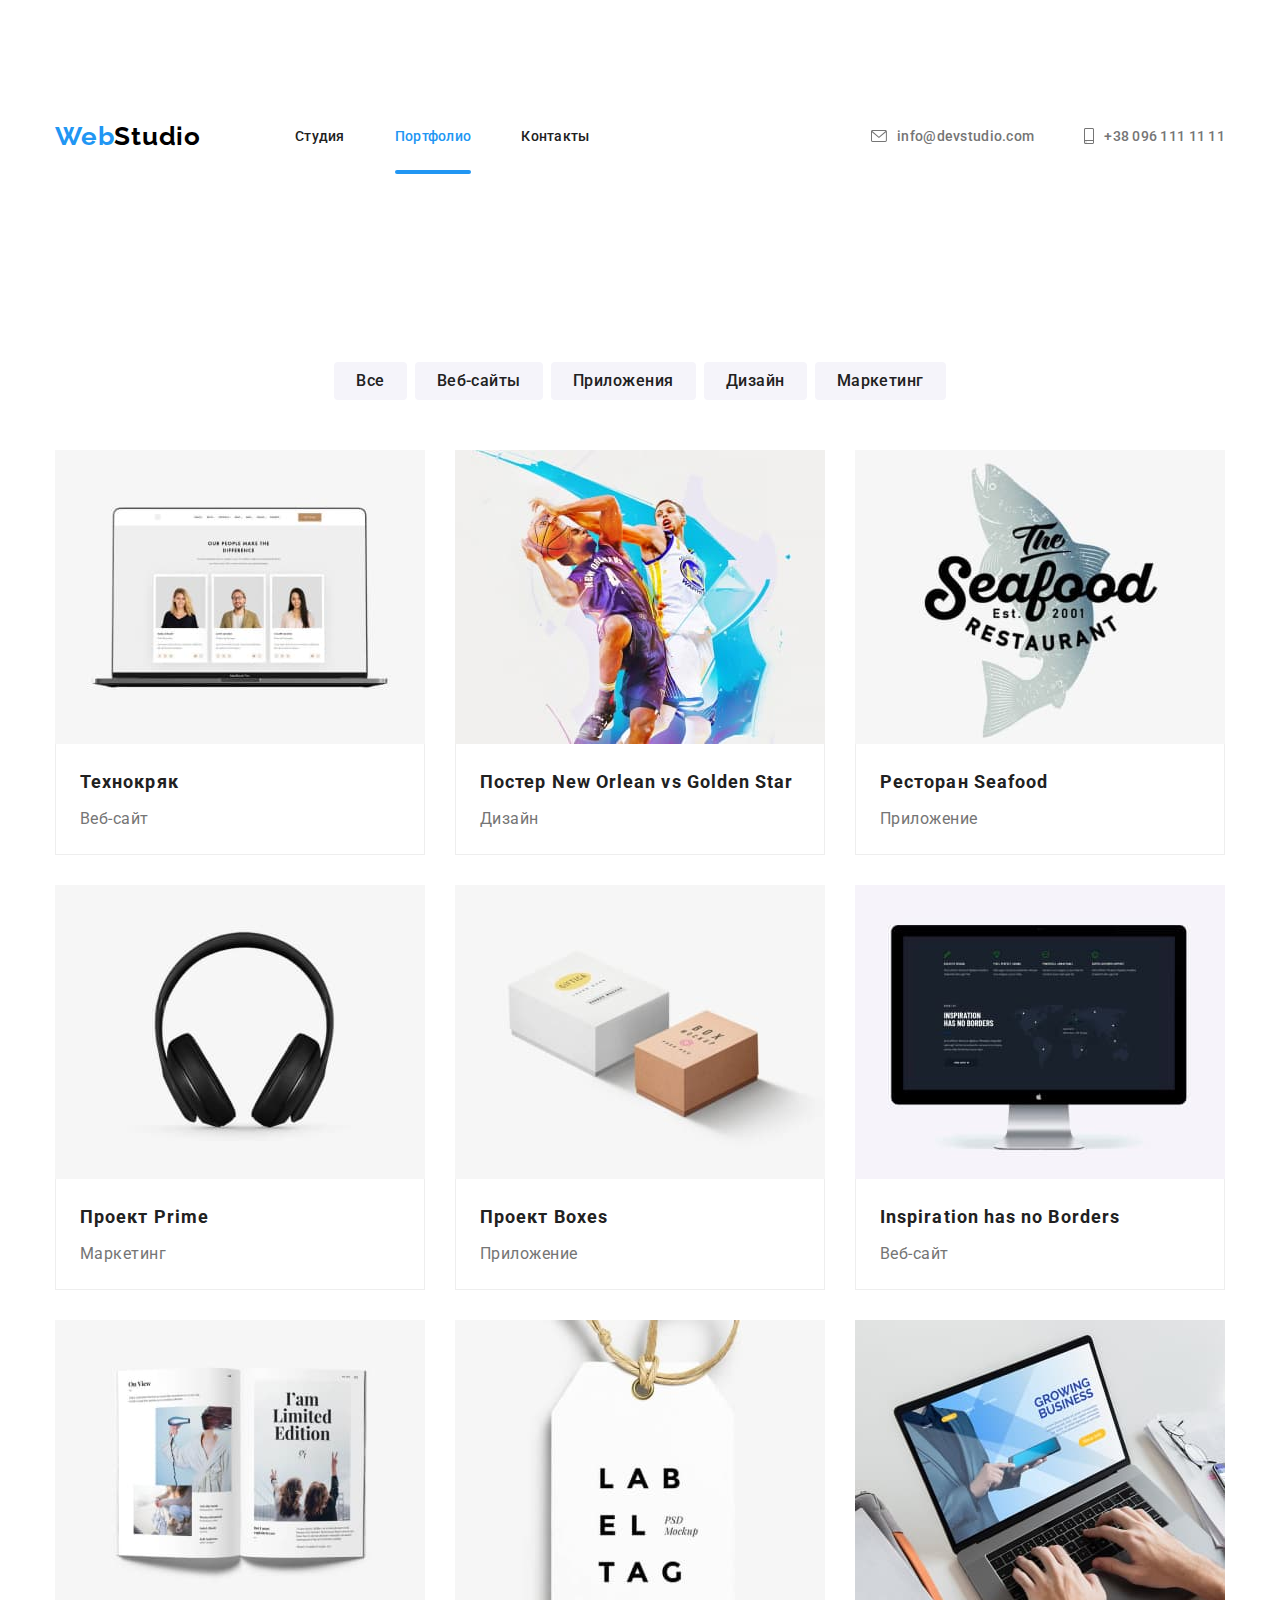
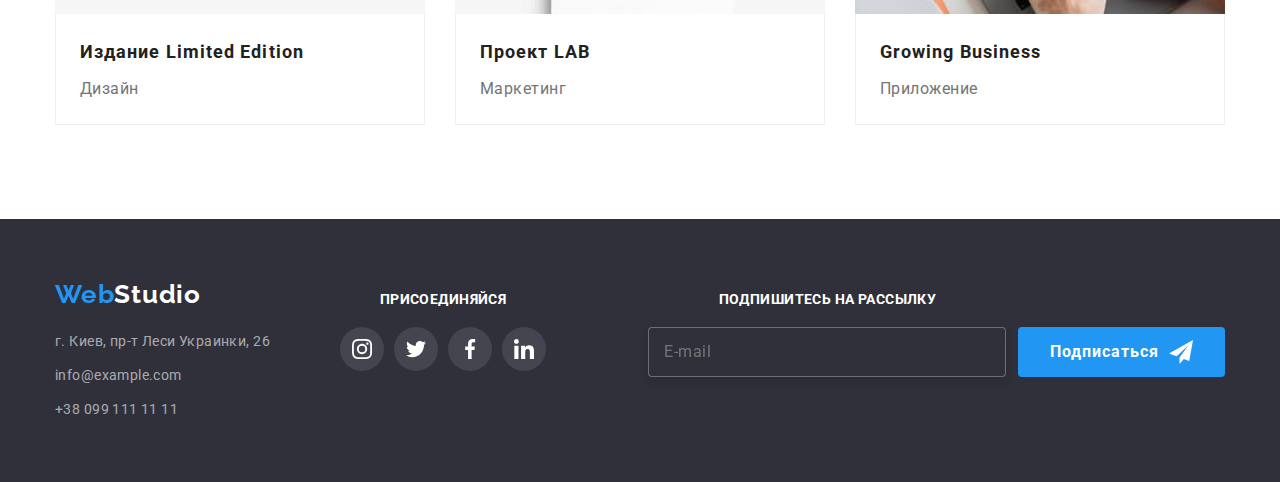
==== commit 66797ed0: "Адаптировал модальное окно" ====
--- a/portfolio.html
+++ b/portfolio.html
@@ -97,7 +97,7 @@
                                 <p class="project-item-desc">Технокряк это современная площадка распространения коронавируса. Компании используют эту платформу для цифрового шпионажа и атак на защищённые сервера конкурентов.</p>
                             </div>                        
                             <div class="project-content">
-                                <h2 class="project-item-subtitle">Постер New Orlean vs Golden Star</h2>
+                                <h2 class="project-item-subtitle">Постер New Orlean vs Golden <span class="project-item-subtitle-part-visually-hidden">Star</span><span class="project-item-subtitle-visually-hidden">...</span></h2>
                                 <p class="project-item-text">Дизайн</p>
                             </div>
                         </a>
--- a/css/portfolio.min.css
+++ b/css/portfolio.min.css
@@ -1,2 +1,2 @@
-:root{--main-font: "Roboto", sans-serif;--secondary-font: "Raleway", sans-serif}*,*::before,*::after{margin:0;padding:0}body{font-family:var(--main-font);font-style:normal;color:#757575;background-color:#ffffff}.list{list-style:none}.link{text-decoration:none}.address{font-style:normal}.button{padding:10px 32px;font-family:var(--main-font);font-style:normal;font-weight:700;font-size:16px;line-height:1.875;letter-spacing:0.06em;color:#fff;background:#2196F3;border-radius:4px;border-style:none;cursor:pointer;transition-property:color, background-color;transition-duration:250ms;transition-timing-function:cubic-bezier(0.4, 0, 0.2, 1)}img{display:block;max-width:100%;height:auto}.container{padding:60px 15px;margin-right:auto;margin-left:auto}@media screen and (min-width: 480px){.container{width:480px}}@media screen and (min-width: 768px){.container{width:768px}}@media screen and (min-width: 1200px){.container{width:1200px;padding-top:94px;padding-bottom:94px}}.logo{font-family:var(--secondary-font);font-weight:700;font-size:24px;line-height:1.167;letter-spacing:0.03em;color:#000000}.logo-part{color:#2196F3}.logo--dark-theme{display:inline-block;margin-bottom:20px;color:#fff}@media screen and (min-width: 1200px){.logo{font-size:26px;line-height:1.192}}.section-title{margin-bottom:30px;font-weight:700;font-size:28px;line-height:1.179;text-align:center;letter-spacing:0.03em;color:#212121}@media screen and (min-width: 1200px){.section-title{margin-bottom:50px;font-size:36px;line-height:1.167}}.icon-link{display:flex;align-items:center;justify-content:center;width:44px;height:44px;border-radius:50%;background-color:#FFFFFF;fill:#AFB1B8;transition-property:background-color, fill;transition-duration:250ms;transition-timing-function:cubic-bezier(0.4, 0, 0.2, 1)}.icon-link:hover,.icon-link:focus{background-color:#2196F3;fill:#fff}.portfolio-filter-list{display:flex;justify-content:center;margin-bottom:50px}.portfolio-filter-item:not(:last-child){margin-right:8px}.portfolio-filter-btn{padding:6px 22px;font-family:Roboto, sans-serif;font-style:normal;font-weight:500;font-size:16px;line-height:1.625;letter-spacing:0.03em;color:#212121;background-color:#F5F4FA;border-style:none;border-radius:4px;cursor:pointer;transition-property:color, background-color, box-shadow;transition-duration:250ms;transition-timing-function:cubic-bezier(0.4, 0, 0.2, 1)}.portfolio-filter-btn:hover,.portfolio-filter-btn:focus{color:#fff;background-color:#2196F3;box-shadow:0px 3px 1px rgba(0,0,0,0.1),0px 1px 2px rgba(0,0,0,0.08),0px 2px 2px rgba(0,0,0,0.12)}.header{padding-top:4px}.header__container,.header__navigation{display:flex;align-items:center}.header__address{margin-left:auto}.navigation__logo{margin-right:94px}.navigation__list,.address__list{display:flex}.navigation__item:not(:last-child){margin-right:50px}.navigation__link,.address__link{font-weight:500;font-size:14px;line-height:1.143;letter-spacing:0.02em;transition-property:color;transition-duration:250ms;transition-timing-function:cubic-bezier(0.4, 0, 0.2, 1)}.navigation__link:hover,.navigation__link:focus,.address__link:hover,.address__link:focus{color:#2196F3;fill:#2196F3}.navigation__link{display:block;padding-top:30px;padding-bottom:30px;color:#212121}.navigation__link--active{color:#2196F3;position:relative}.navigation__link--active::after{display:block;position:absolute;bottom:0;content:"";width:100%;height:4px;background-color:#2196F3;border-radius:2px}.address__link{display:flex;align-items:center;color:#757575;fill:#757575}.address__item:not(:last-child){margin-right:50px}.address__icon{margin-right:10px}.portfolio-section{padding-top:100px;padding-bottom:94px}.project-list{display:flex;flex-wrap:wrap}.project-item{width:calc((100% - 60px) / 3)}.project-item:not(:nth-child(3n)){margin-right:30px}.project-item:not(:nth-last-child(-n+3)){margin-bottom:30px}.project-item-description{position:relative;overflow:hidden}.project-item-desc{position:absolute;top:0;left:0;width:100%;height:100%;padding:63px 24px;font-size:18px;line-height:1.556;letter-spacing:0.03em;color:#fff;background-color:rgba(33,150,243,0.9);transform:translatey(100%);transition-property:transform;transition-duration:250ms;transition-timing-function:cubic-bezier(0.4, 0, 0.2, 1)}.project-item-link:hover .project-item-desc,.project-item-link:focus .project-item-desc{transform:translatey(0)}.project-item-link{display:block;transition-property:box-shadow;transition-duration:250ms;transition-timing-function:cubic-bezier(0.4, 0, 0.2, 1)}.project-item-link:hover,.project-item-link:focus{box-shadow:0px 1px 1px rgba(0,0,0,0.12),0px 4px 4px rgba(0,0,0,0.06),1px 4px 6px rgba(0,0,0,0.16)}.project-content{padding:20px 24px;border-right-width:1px;border-right-style:solid;border-right-color:#EEEEEE;border-bottom-width:1px;border-bottom-style:solid;border-bottom-color:#EEEEEE;border-left-width:1px;border-left-style:solid;border-left-color:#EEEEEE}.project-item-subtitle{margin-bottom:4px;font-weight:700;font-size:18px;line-height:2.000;letter-spacing:0.06em;color:#212121}.project-item-text{font-size:16px;line-height:1.875;letter-spacing:0.03em;color:#757575}.footer{background:#2F303A}.footer__container{padding-top:60px;padding-bottom:60px;text-align:center}@media screen and (min-width: 1200px){.footer__container{display:flex;align-items:flex-start;justify-content:space-between}}@media screen and (min-width: 768px){.footer__desc{display:flex;justify-content:space-between}}@media screen and (max-width: 1199px){.footer__desc{margin-bottom:60px}}@media screen and (min-width: 768px) and (max-width: 1199px){.footer__desc{padding-left:76px;padding-right:89px}}@media screen and (max-width: 767px){.footer__contacts{margin-bottom:60px}}@media screen and (min-width: 1200px){.footer__contacts{margin-right:70px}}.footer__list__item:not(:last-child){margin-bottom:8px}@media screen and (min-width: 1200px){.footer__list__item:not(:last-child){margin-bottom:10px}}.footer__list__link{font-size:14px;line-height:1.714;letter-spacing:0.03em;color:rgba(255,255,255,0.6);transition-property:color;transition-duration:250ms;transition-timing-function:cubic-bezier(0.4, 0, 0.2, 1)}.footer__list__link:hover,.footer__list__link:focus{color:#2196F3}@media screen and (min-width: 1200px){.footer__social__list{padding-top:12px}}.footer__subtitle,.footer__subscription-label{font-weight:700;font-size:14px;line-height:1.143;letter-spacing:0.03em;text-transform:uppercase;color:#fff}.footer__subtitle,.footer__subscription-desc{margin-bottom:20px}.footer__subscription-label{display:inline-block;margin-bottom:20px}@media screen and (min-width: 1200px){.footer__subscription-label{margin-bottom:0;margin-right:12px}}.footer__social__items{display:inline-flex;justify-content:space-between;text-align:center;width:206px}.footer__social__item:not(:last-child){margin-right:10px}.footer__icon-link{background-color:rgba(255,255,255,0.1);fill:#fff}.footer__icon-link:hover,.footer__icon-link:focus{background-color:#2196F3}@media screen and (min-width: 1200px){.footer__subscription{padding-top:12px}}@media screen and (min-width: 1200px){.footer__subscription-form{display:flex;align-items:flex-end}}.footer__subscription-input{display:block;width:358px;height:50px;padding:16px 15px;font-size:16px;line-height:1.250;letter-spacing:0.03em;color:#fff;background-color:#2F303A;border:1px solid rgba(255,255,255,0.3);filter:drop-shadow(0px 4px 4px rgba(0,0,0,0.15));border-radius:4px}.footer__button{display:flex;align-items:center;height:50px;margin-right:auto;margin-left:auto}.footer__button:hover,.footer__button:focus{color:#212121;background-color:#FFFFFF}.footer__button-svg{margin-left:10px;fill:#FFFFFF;transition-property:fill;transition-duration:250ms;transition-timing-function:cubic-bezier(0.4, 0, 0.2, 1)}.footer__button:hover .footer__button-svg,.footer__button:focus .footer__button-svg{fill:#212121}
+:root{--main-font: "Roboto", sans-serif;--secondary-font: "Raleway", sans-serif}.visually-hidden{position:absolute;width:1px;height:1px;margin:-1px;border:0;padding:0;white-space:nowrap;clip-path:inset(100%);clip:rect(0 0 0 0);overflow:hidden}*,*::before,*::after{margin:0;padding:0}body{font-family:var(--main-font);font-style:normal;color:#757575;background-color:#ffffff}.list{list-style:none}.link{text-decoration:none}.address{font-style:normal}.button{padding:10px 32px;font-family:var(--main-font);font-style:normal;font-weight:700;font-size:16px;line-height:1.875;letter-spacing:0.06em;color:#fff;background:#2196F3;border-radius:4px;border-style:none;cursor:pointer;transition-property:color, background-color;transition-duration:250ms;transition-timing-function:cubic-bezier(0.4, 0, 0.2, 1)}img{display:block;max-width:100%;height:auto}.container{padding:60px 15px;margin-right:auto;margin-left:auto}@media screen and (min-width: 480px){.container{width:480px}}@media screen and (min-width: 768px){.container{width:768px}}@media screen and (min-width: 1200px){.container{width:1200px;padding-top:94px;padding-bottom:94px}}.logo{font-family:var(--secondary-font);font-weight:700;font-size:24px;line-height:1.167;letter-spacing:0.03em;color:#000000}.logo-part{color:#2196F3}.logo--dark-theme{display:inline-block;margin-bottom:20px;color:#fff}@media screen and (min-width: 1200px){.logo{font-size:26px;line-height:1.192}}.section-title{margin-bottom:30px;font-weight:700;font-size:28px;line-height:1.179;text-align:center;letter-spacing:0.03em;color:#212121}@media screen and (min-width: 1200px){.section-title{margin-bottom:50px;font-size:36px;line-height:1.167}}.icon-link{display:flex;align-items:center;justify-content:center;width:44px;height:44px;border-radius:50%;background-color:#FFFFFF;fill:#AFB1B8;transition-property:background-color, fill;transition-duration:250ms;transition-timing-function:cubic-bezier(0.4, 0, 0.2, 1)}.icon-link:hover,.icon-link:focus{background-color:#2196F3;fill:#fff}.portfolio-filter-list{display:flex;justify-content:flex-start;flex-wrap:wrap;margin-bottom:40px}@media screen and (min-width: 768px){.portfolio-filter-list{justify-content:center;flex-wrap:nowrap;margin-bottom:30px}}@media screen and (min-width: 1200px){.portfolio-filter-list{margin-bottom:50px}}.portfolio-filter-item:not(:last-child){margin-right:8px}@media screen and (max-width: 767px){.portfolio-filter-item:nth-child(-n+3){margin-bottom:15px}}.portfolio-filter-btn{padding:6px 22px;font-family:Roboto, sans-serif;font-style:normal;font-weight:500;font-size:16px;line-height:1.625;letter-spacing:0.03em;color:#212121;background-color:#F5F4FA;border-style:none;border-radius:4px;cursor:pointer;transition-property:color, background-color, box-shadow;transition-duration:250ms;transition-timing-function:cubic-bezier(0.4, 0, 0.2, 1)}.portfolio-filter-btn:hover,.portfolio-filter-btn:focus{color:#fff;background-color:#2196F3;box-shadow:0px 3px 1px rgba(0,0,0,0.1),0px 1px 2px rgba(0,0,0,0.08),0px 2px 2px rgba(0,0,0,0.12)}.header{padding-top:4px}.header__container,.header__navigation{display:flex;align-items:center}.header__address{margin-left:auto}.navigation__logo{margin-right:94px}.navigation__list,.address__list{display:flex}.navigation__item:not(:last-child){margin-right:50px}.navigation__link,.address__link{font-weight:500;font-size:14px;line-height:1.143;letter-spacing:0.02em;transition-property:color;transition-duration:250ms;transition-timing-function:cubic-bezier(0.4, 0, 0.2, 1)}.navigation__link:hover,.navigation__link:focus,.address__link:hover,.address__link:focus{color:#2196F3;fill:#2196F3}.navigation__link{display:block;padding-top:30px;padding-bottom:30px;color:#212121}.navigation__link--active{color:#2196F3;position:relative}.navigation__link--active::after{display:block;position:absolute;bottom:0;content:"";width:100%;height:4px;background-color:#2196F3;border-radius:2px}.address__link{display:flex;align-items:center;color:#757575;fill:#757575}.address__item:not(:last-child){margin-right:50px}.address__icon{margin-right:10px}@media screen and (max-width: 1199px){.project-item:not(:last-child){margin-bottom:30px}}@media screen and (min-width: 768px){.project-list{display:flex;flex-wrap:wrap}.project-item{width:calc((100% - 30px) / 2)}}@media screen and (min-width: 768px) and (max-width: 1199px){.project-item:not(:nth-child(2n)){margin-right:30px}}@media screen and (min-width: 1200px){.project-item{width:calc((100% - 60px) / 3)}.project-item:not(:nth-child(3n)){margin-right:30px}.project-item:not(:nth-last-child(-n+3)){margin-bottom:30px}}.project-item-description{position:relative;overflow:hidden}.project-item-desc{position:absolute;top:0;left:0;width:100%;height:100%;padding:63px 24px;font-size:18px;line-height:1.556;letter-spacing:0.03em;color:#fff;background-color:rgba(33,150,243,0.9);transform:translatey(100%);transition-property:transform;transition-duration:250ms;transition-timing-function:cubic-bezier(0.4, 0, 0.2, 1)}.project-item-link:hover .project-item-desc,.project-item-link:focus .project-item-desc{transform:translatey(0)}.project-item-link{display:block;transition-property:box-shadow;transition-duration:250ms;transition-timing-function:cubic-bezier(0.4, 0, 0.2, 1)}.project-item-link:hover,.project-item-link:focus{box-shadow:0px 1px 1px rgba(0,0,0,0.12),0px 4px 4px rgba(0,0,0,0.06),1px 4px 6px rgba(0,0,0,0.16)}.project-content{padding:20px 24px;border-right-width:1px;border-right-style:solid;border-right-color:#EEEEEE;border-bottom-width:1px;border-bottom-style:solid;border-bottom-color:#EEEEEE;border-left-width:1px;border-left-style:solid;border-left-color:#EEEEEE}.project-item-subtitle{margin-bottom:4px;font-weight:700;font-size:18px;line-height:2.000;letter-spacing:0.06em;color:#212121}@media screen and (min-width: 768px) and (max-width: 1199px){.project-item-subtitle-part-visually-hidden{position:absolute;width:1px;height:1px;margin:-1px;border:0;padding:0;white-space:nowrap;clip-path:inset(100%);clip:rect(0 0 0 0);overflow:hidden}}@media screen and (max-width: 767px), (min-width: 1200px){.project-item-subtitle-visually-hidden{position:absolute;width:1px;height:1px;margin:-1px;border:0;padding:0;white-space:nowrap;clip-path:inset(100%);clip:rect(0 0 0 0);overflow:hidden}}.project-item-text{font-size:16px;line-height:1.875;letter-spacing:0.03em;color:#757575}.footer{background:#2F303A}.footer__container{padding-top:60px;padding-bottom:60px;text-align:center}@media screen and (min-width: 1200px){.footer__container{display:flex;align-items:flex-start;justify-content:space-between}}@media screen and (min-width: 768px){.footer__desc{display:flex;justify-content:space-between}}@media screen and (max-width: 1199px){.footer__desc{margin-bottom:60px}}@media screen and (min-width: 768px) and (max-width: 1199px){.footer__desc{padding-left:76px;padding-right:89px}}@media screen and (max-width: 767px){.footer__contacts{margin-bottom:60px}}@media screen and (min-width: 1200px){.footer__contacts{text-align:start;margin-right:70px}}.footer__list__item:not(:last-child){margin-bottom:8px}@media screen and (min-width: 1200px){.footer__list__item:not(:last-child){margin-bottom:10px}}.footer__list__link{font-size:14px;line-height:1.714;letter-spacing:0.03em;color:rgba(255,255,255,0.6);transition-property:color;transition-duration:250ms;transition-timing-function:cubic-bezier(0.4, 0, 0.2, 1)}.footer__list__link:hover,.footer__list__link:focus{color:#2196F3}@media screen and (min-width: 1200px){.footer__social__list{padding-top:12px}}.footer__subtitle,.footer__subscription-label{font-weight:700;font-size:14px;line-height:1.143;letter-spacing:0.03em;text-transform:uppercase;color:#fff}.footer__subtitle,.footer__subscription-desc{margin-bottom:20px}.footer__subscription-label{display:inline-block;margin-bottom:20px}@media screen and (min-width: 1200px){.footer__subscription-label{margin-bottom:0;margin-right:12px}}.footer__social__items{display:inline-flex;justify-content:space-between;text-align:center;width:206px}.footer__social__item:not(:last-child){margin-right:10px}.footer__icon-link{background-color:rgba(255,255,255,0.1);fill:#fff}.footer__icon-link:hover,.footer__icon-link:focus{background-color:#2196F3}@media screen and (min-width: 1200px){.footer__subscription{padding-top:12px}}@media screen and (min-width: 1200px){.footer__subscription-form{display:flex;align-items:flex-end}}.footer__subscription-input{display:block;width:358px;height:50px;padding:16px 15px;font-size:16px;line-height:1.250;letter-spacing:0.03em;color:#fff;background-color:#2F303A;border:1px solid rgba(255,255,255,0.3);filter:drop-shadow(0px 4px 4px rgba(0,0,0,0.15));border-radius:4px}.footer__button{display:flex;align-items:center;height:50px;margin-right:auto;margin-left:auto}.footer__button:hover,.footer__button:focus{color:#212121;background-color:#FFFFFF}.footer__button-svg{margin-left:10px;fill:#FFFFFF;transition-property:fill;transition-duration:250ms;transition-timing-function:cubic-bezier(0.4, 0, 0.2, 1)}.footer__button:hover .footer__button-svg,.footer__button:focus .footer__button-svg{fill:#212121}
 /*# sourceMappingURL=portfolio.min.css.map */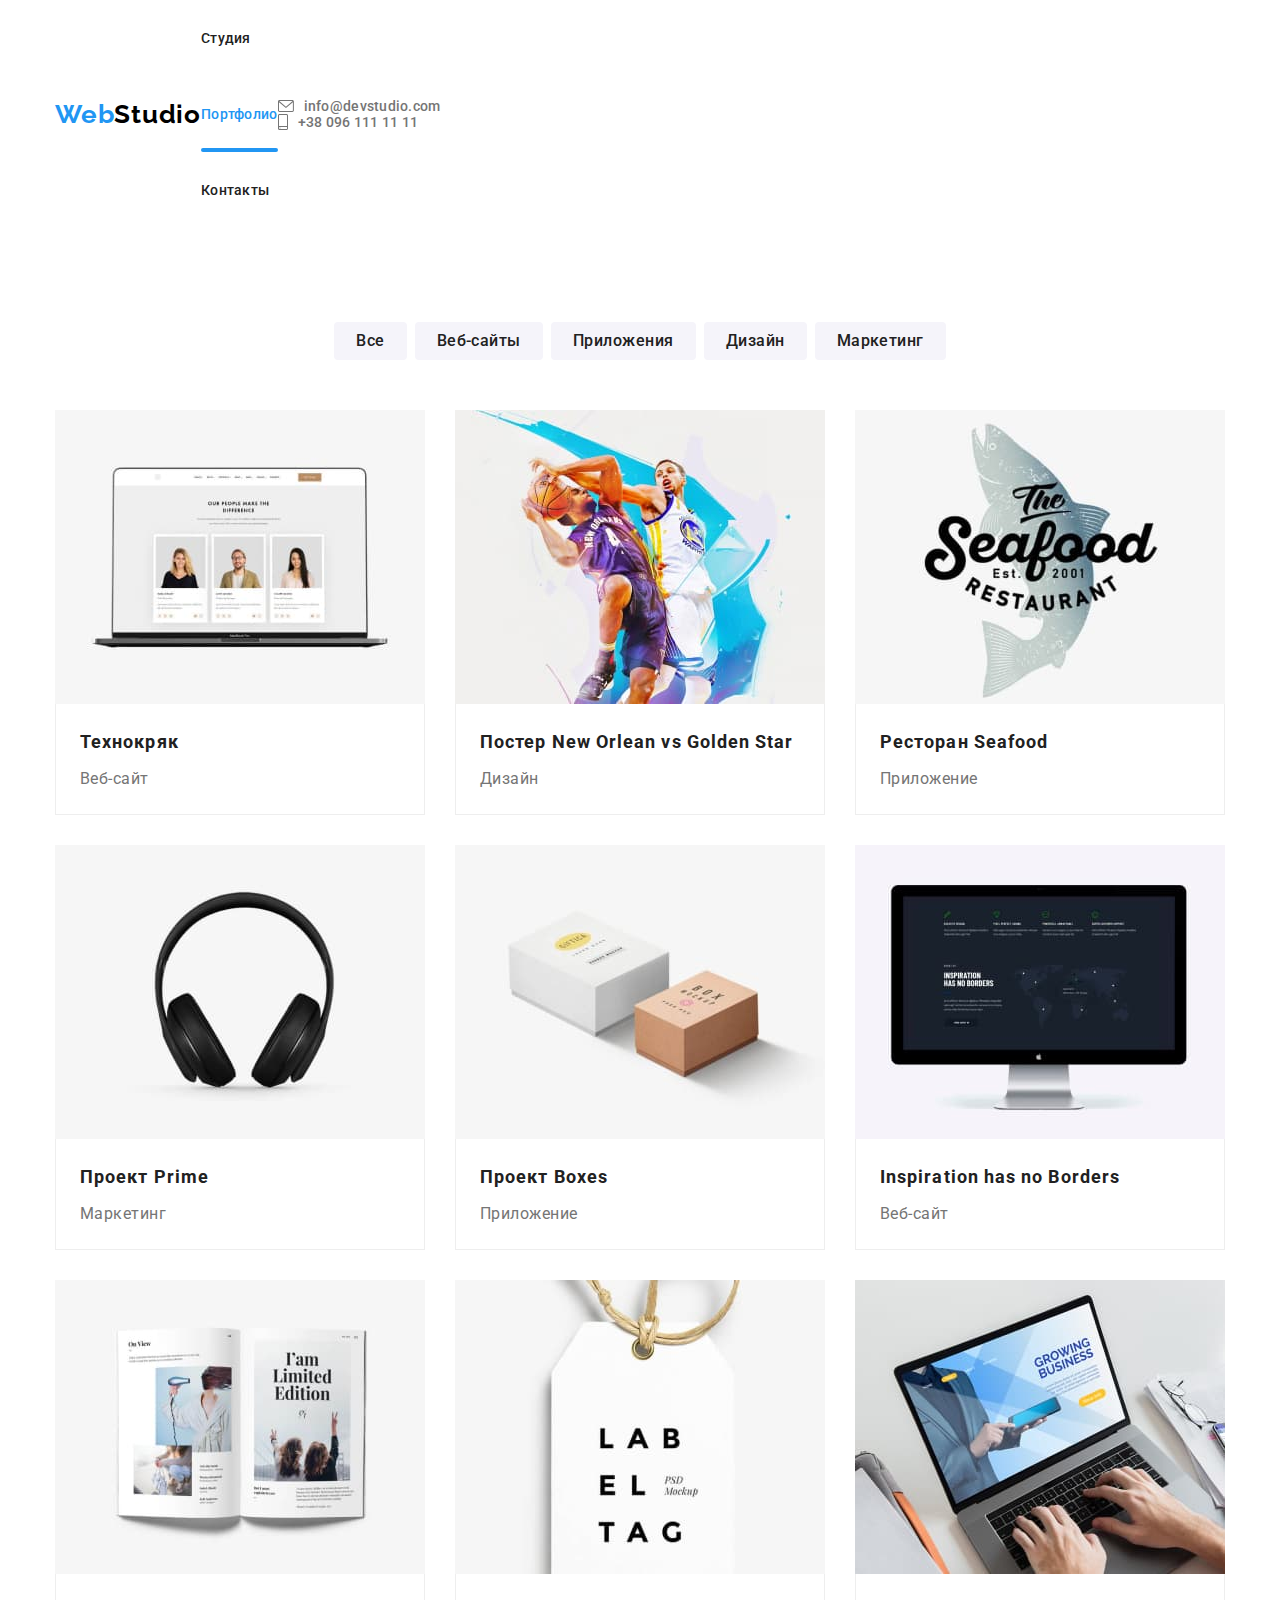
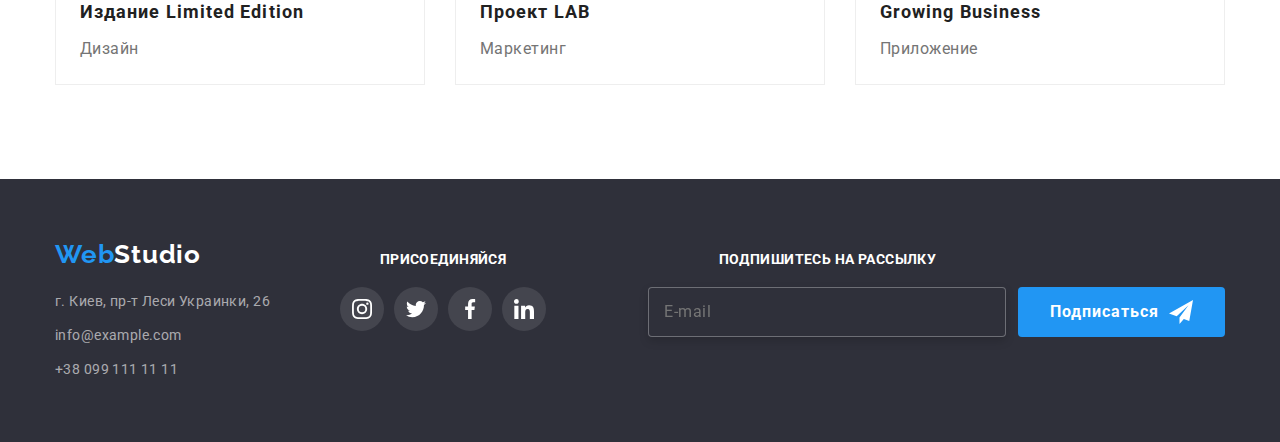
==== commit 9fffe83f: "С хедером жопа" ====
--- a/portfolio.html
+++ b/portfolio.html
@@ -15,38 +15,46 @@
         <div class="container header__container">
             <nav class="navigation header__navigation">
                 <a class="logo navigation__logo link" href="./index.html" aria-label="логотип вебстудио"><span class="logo-part">Web</span>Studio</a>
+                <button type="button" class="header__menu-btn is-open" aria-expanded="true" data-menu-button>
+                    <svg width="40" height="40" aria-label="Переключатель мобильного меню">
+                        <use class="icon-close" href="./imeges/sprite.svg#close40px"></use>
+                        <use class="icon-menu" href="./imeges/sprite.svg#menu40px"></use>
+                    </svg>
+                </button>
             
-                <ul class="navigation__list list">
-                    <li class="navigation__item">
-                        <a class="navigation__link link" href="./index.html">Студия</a>
-                    </li>
-                    <li class="navigation__item">
-                        <a class="navigation__link navigation__link--active link" href="./portfolio.html">Портфолио</a>
-                    </li>
-                    <li class="navigation__item">
-                        <a class="navigation__link link" href="">Контакты</a>
-                    </li>
-                </ul>
+                <div class="menu-container">
+                    <ul class="navigation__list list">
+                        <li class="navigation__item">
+                            <a class="navigation__link link" href="./index.html">Студия</a>
+                        </li>
+                        <li class="navigation__item">
+                            <a class="navigation__link navigation__link--active link" href="./portfolio.html">Портфолио</a>
+                        </li>
+                        <li class="navigation__item">
+                            <a class="navigation__link link" href="">Контакты</a>
+                        </li>
+                    </ul>
+    
+                    <address class="address header__address">
+                        <ul class="address__list list">
+                            <li class="address__item">
+                                <a class="address__link link" href="mailto:info@devstudio.com">
+                                    <svg class="address__icon" width="16" height="12">
+                                        <use href="./imeges/sprite.svg#icon-envelope"></use>
+                                    </svg>
+                                    info@devstudio.com</a>
+                            </li>
+                            <li class="address__item">
+                                <a class="address__link link" href="tel:+380961111111">
+                                    <svg class="address__icon" width="10" height="16">
+                                        <use href="./imeges/sprite.svg#icon-smartphone"></use>
+                                    </svg>
+                                    +38 096 111 11 11</a>
+                            </li>
+                        </ul>
+                    </address>
+                </div>
             </nav>
-    
-            <address class="address header__address">
-                <ul class="address__list list">
-                    <li class="address__item">
-                        <a class="address__link link" href="mailto:info@devstudio.com">
-                            <svg class="address__icon" width="16" height="12">
-                                <use href="./imeges/sprite.svg#icon-envelope"></use>
-                            </svg>
-                            info@devstudio.com</a>
-                    </li>
-                    <li class="address__item">
-                        <a class="address__link link" href="tel:+380961111111">
-                            <svg class="address__icon" width="10" height="16">
-                                <use href="./imeges/sprite.svg#icon-smartphone"></use>
-                            </svg>
-                            +38 096 111 11 11</a>
-                    </li>
-                </ul>
-            </address>
         </div>
     </header>
 
@@ -264,5 +272,6 @@
              </div>
         </div>
      </footer>
+     <script src="./js/menu.js"></script>
 </body>
 </html>--- a/css/portfolio.min.css
+++ b/css/portfolio.min.css
@@ -1,2 +1,2 @@
-:root{--main-font: "Roboto", sans-serif;--secondary-font: "Raleway", sans-serif}.visually-hidden{position:absolute;width:1px;height:1px;margin:-1px;border:0;padding:0;white-space:nowrap;clip-path:inset(100%);clip:rect(0 0 0 0);overflow:hidden}*,*::before,*::after{margin:0;padding:0}body{font-family:var(--main-font);font-style:normal;color:#757575;background-color:#ffffff}.list{list-style:none}.link{text-decoration:none}.address{font-style:normal}.button{padding:10px 32px;font-family:var(--main-font);font-style:normal;font-weight:700;font-size:16px;line-height:1.875;letter-spacing:0.06em;color:#fff;background:#2196F3;border-radius:4px;border-style:none;cursor:pointer;transition-property:color, background-color;transition-duration:250ms;transition-timing-function:cubic-bezier(0.4, 0, 0.2, 1)}img{display:block;max-width:100%;height:auto}.container{padding:60px 15px;margin-right:auto;margin-left:auto}@media screen and (min-width: 480px){.container{width:480px}}@media screen and (min-width: 768px){.container{width:768px}}@media screen and (min-width: 1200px){.container{width:1200px;padding-top:94px;padding-bottom:94px}}.logo{font-family:var(--secondary-font);font-weight:700;font-size:24px;line-height:1.167;letter-spacing:0.03em;color:#000000}.logo-part{color:#2196F3}.logo--dark-theme{display:inline-block;margin-bottom:20px;color:#fff}@media screen and (min-width: 1200px){.logo{font-size:26px;line-height:1.192}}.section-title{margin-bottom:30px;font-weight:700;font-size:28px;line-height:1.179;text-align:center;letter-spacing:0.03em;color:#212121}@media screen and (min-width: 1200px){.section-title{margin-bottom:50px;font-size:36px;line-height:1.167}}.icon-link{display:flex;align-items:center;justify-content:center;width:44px;height:44px;border-radius:50%;background-color:#FFFFFF;fill:#AFB1B8;transition-property:background-color, fill;transition-duration:250ms;transition-timing-function:cubic-bezier(0.4, 0, 0.2, 1)}.icon-link:hover,.icon-link:focus{background-color:#2196F3;fill:#fff}.portfolio-filter-list{display:flex;justify-content:flex-start;flex-wrap:wrap;margin-bottom:40px}@media screen and (min-width: 768px){.portfolio-filter-list{justify-content:center;flex-wrap:nowrap;margin-bottom:30px}}@media screen and (min-width: 1200px){.portfolio-filter-list{margin-bottom:50px}}.portfolio-filter-item:not(:last-child){margin-right:8px}@media screen and (max-width: 767px){.portfolio-filter-item:nth-child(-n+3){margin-bottom:15px}}.portfolio-filter-btn{padding:6px 22px;font-family:Roboto, sans-serif;font-style:normal;font-weight:500;font-size:16px;line-height:1.625;letter-spacing:0.03em;color:#212121;background-color:#F5F4FA;border-style:none;border-radius:4px;cursor:pointer;transition-property:color, background-color, box-shadow;transition-duration:250ms;transition-timing-function:cubic-bezier(0.4, 0, 0.2, 1)}.portfolio-filter-btn:hover,.portfolio-filter-btn:focus{color:#fff;background-color:#2196F3;box-shadow:0px 3px 1px rgba(0,0,0,0.1),0px 1px 2px rgba(0,0,0,0.08),0px 2px 2px rgba(0,0,0,0.12)}.header{padding-top:4px}.header__container,.header__navigation{display:flex;align-items:center}.header__address{margin-left:auto}.navigation__logo{margin-right:94px}.navigation__list,.address__list{display:flex}.navigation__item:not(:last-child){margin-right:50px}.navigation__link,.address__link{font-weight:500;font-size:14px;line-height:1.143;letter-spacing:0.02em;transition-property:color;transition-duration:250ms;transition-timing-function:cubic-bezier(0.4, 0, 0.2, 1)}.navigation__link:hover,.navigation__link:focus,.address__link:hover,.address__link:focus{color:#2196F3;fill:#2196F3}.navigation__link{display:block;padding-top:30px;padding-bottom:30px;color:#212121}.navigation__link--active{color:#2196F3;position:relative}.navigation__link--active::after{display:block;position:absolute;bottom:0;content:"";width:100%;height:4px;background-color:#2196F3;border-radius:2px}.address__link{display:flex;align-items:center;color:#757575;fill:#757575}.address__item:not(:last-child){margin-right:50px}.address__icon{margin-right:10px}@media screen and (max-width: 1199px){.project-item:not(:last-child){margin-bottom:30px}}@media screen and (min-width: 768px){.project-list{display:flex;flex-wrap:wrap}.project-item{width:calc((100% - 30px) / 2)}}@media screen and (min-width: 768px) and (max-width: 1199px){.project-item:not(:nth-child(2n)){margin-right:30px}}@media screen and (min-width: 1200px){.project-item{width:calc((100% - 60px) / 3)}.project-item:not(:nth-child(3n)){margin-right:30px}.project-item:not(:nth-last-child(-n+3)){margin-bottom:30px}}.project-item-description{position:relative;overflow:hidden}.project-item-desc{position:absolute;top:0;left:0;width:100%;height:100%;padding:63px 24px;font-size:18px;line-height:1.556;letter-spacing:0.03em;color:#fff;background-color:rgba(33,150,243,0.9);transform:translatey(100%);transition-property:transform;transition-duration:250ms;transition-timing-function:cubic-bezier(0.4, 0, 0.2, 1)}.project-item-link:hover .project-item-desc,.project-item-link:focus .project-item-desc{transform:translatey(0)}.project-item-link{display:block;transition-property:box-shadow;transition-duration:250ms;transition-timing-function:cubic-bezier(0.4, 0, 0.2, 1)}.project-item-link:hover,.project-item-link:focus{box-shadow:0px 1px 1px rgba(0,0,0,0.12),0px 4px 4px rgba(0,0,0,0.06),1px 4px 6px rgba(0,0,0,0.16)}.project-content{padding:20px 24px;border-right-width:1px;border-right-style:solid;border-right-color:#EEEEEE;border-bottom-width:1px;border-bottom-style:solid;border-bottom-color:#EEEEEE;border-left-width:1px;border-left-style:solid;border-left-color:#EEEEEE}.project-item-subtitle{margin-bottom:4px;font-weight:700;font-size:18px;line-height:2.000;letter-spacing:0.06em;color:#212121}@media screen and (min-width: 768px) and (max-width: 1199px){.project-item-subtitle-part-visually-hidden{position:absolute;width:1px;height:1px;margin:-1px;border:0;padding:0;white-space:nowrap;clip-path:inset(100%);clip:rect(0 0 0 0);overflow:hidden}}@media screen and (max-width: 767px), (min-width: 1200px){.project-item-subtitle-visually-hidden{position:absolute;width:1px;height:1px;margin:-1px;border:0;padding:0;white-space:nowrap;clip-path:inset(100%);clip:rect(0 0 0 0);overflow:hidden}}.project-item-text{font-size:16px;line-height:1.875;letter-spacing:0.03em;color:#757575}.footer{background:#2F303A}.footer__container{padding-top:60px;padding-bottom:60px;text-align:center}@media screen and (min-width: 1200px){.footer__container{display:flex;align-items:flex-start;justify-content:space-between}}@media screen and (min-width: 768px){.footer__desc{display:flex;justify-content:space-between}}@media screen and (max-width: 1199px){.footer__desc{margin-bottom:60px}}@media screen and (min-width: 768px) and (max-width: 1199px){.footer__desc{padding-left:76px;padding-right:89px}}@media screen and (max-width: 767px){.footer__contacts{margin-bottom:60px}}@media screen and (min-width: 1200px){.footer__contacts{text-align:start;margin-right:70px}}.footer__list__item:not(:last-child){margin-bottom:8px}@media screen and (min-width: 1200px){.footer__list__item:not(:last-child){margin-bottom:10px}}.footer__list__link{font-size:14px;line-height:1.714;letter-spacing:0.03em;color:rgba(255,255,255,0.6);transition-property:color;transition-duration:250ms;transition-timing-function:cubic-bezier(0.4, 0, 0.2, 1)}.footer__list__link:hover,.footer__list__link:focus{color:#2196F3}@media screen and (min-width: 1200px){.footer__social__list{padding-top:12px}}.footer__subtitle,.footer__subscription-label{font-weight:700;font-size:14px;line-height:1.143;letter-spacing:0.03em;text-transform:uppercase;color:#fff}.footer__subtitle,.footer__subscription-desc{margin-bottom:20px}.footer__subscription-label{display:inline-block;margin-bottom:20px}@media screen and (min-width: 1200px){.footer__subscription-label{margin-bottom:0;margin-right:12px}}.footer__social__items{display:inline-flex;justify-content:space-between;text-align:center;width:206px}.footer__social__item:not(:last-child){margin-right:10px}.footer__icon-link{background-color:rgba(255,255,255,0.1);fill:#fff}.footer__icon-link:hover,.footer__icon-link:focus{background-color:#2196F3}@media screen and (min-width: 1200px){.footer__subscription{padding-top:12px}}@media screen and (min-width: 1200px){.footer__subscription-form{display:flex;align-items:flex-end}}.footer__subscription-input{display:block;width:358px;height:50px;padding:16px 15px;font-size:16px;line-height:1.250;letter-spacing:0.03em;color:#fff;background-color:#2F303A;border:1px solid rgba(255,255,255,0.3);filter:drop-shadow(0px 4px 4px rgba(0,0,0,0.15));border-radius:4px}.footer__button{display:flex;align-items:center;height:50px;margin-right:auto;margin-left:auto}.footer__button:hover,.footer__button:focus{color:#212121;background-color:#FFFFFF}.footer__button-svg{margin-left:10px;fill:#FFFFFF;transition-property:fill;transition-duration:250ms;transition-timing-function:cubic-bezier(0.4, 0, 0.2, 1)}.footer__button:hover .footer__button-svg,.footer__button:focus .footer__button-svg{fill:#212121}
+:root{--main-font: "Roboto", sans-serif;--secondary-font: "Raleway", sans-serif}.visually-hidden{position:absolute;width:1px;height:1px;margin:-1px;border:0;padding:0;white-space:nowrap;clip-path:inset(100%);clip:rect(0 0 0 0);overflow:hidden}*,*::before,*::after{margin:0;padding:0}body{font-family:var(--main-font);font-style:normal;color:#757575;background-color:#ffffff}.list{list-style:none}.link{text-decoration:none}.address{font-style:normal}.button{padding:10px 32px;font-family:var(--main-font);font-style:normal;font-weight:700;font-size:16px;line-height:1.875;letter-spacing:0.06em;color:#fff;background:#2196F3;border-radius:4px;border-style:none;cursor:pointer;transition-property:color, background-color;transition-duration:250ms;transition-timing-function:cubic-bezier(0.4, 0, 0.2, 1)}img{display:block;max-width:100%;height:auto}.container{padding:60px 15px;margin-right:auto;margin-left:auto}@media screen and (min-width: 480px){.container{width:480px}}@media screen and (min-width: 768px){.container{width:768px}}@media screen and (min-width: 1200px){.container{width:1200px;padding-top:94px;padding-bottom:94px}}.logo{font-family:var(--secondary-font);font-weight:700;font-size:24px;line-height:1.167;letter-spacing:0.03em;color:#000000}.logo-part{color:#2196F3}.logo--dark-theme{display:inline-block;margin-bottom:20px;color:#fff}@media screen and (min-width: 1200px){.logo{font-size:26px;line-height:1.192}}.section-title{margin-bottom:30px;font-weight:700;font-size:28px;line-height:1.179;text-align:center;letter-spacing:0.03em;color:#212121}@media screen and (min-width: 1200px){.section-title{margin-bottom:50px;font-size:36px;line-height:1.167}}.icon-link{display:flex;align-items:center;justify-content:center;width:44px;height:44px;border-radius:50%;background-color:#FFFFFF;fill:#AFB1B8;transition-property:background-color, fill;transition-duration:250ms;transition-timing-function:cubic-bezier(0.4, 0, 0.2, 1)}.icon-link:hover,.icon-link:focus{background-color:#2196F3;fill:#fff}.portfolio-filter-list{display:flex;justify-content:flex-start;flex-wrap:wrap;margin-bottom:40px}@media screen and (min-width: 768px){.portfolio-filter-list{justify-content:center;flex-wrap:nowrap;margin-bottom:30px}}@media screen and (min-width: 1200px){.portfolio-filter-list{margin-bottom:50px}}.portfolio-filter-item:not(:last-child){margin-right:8px}@media screen and (max-width: 767px){.portfolio-filter-item:nth-child(-n+3){margin-bottom:15px}}.portfolio-filter-btn{padding:6px 22px;font-family:Roboto, sans-serif;font-style:normal;font-weight:500;font-size:16px;line-height:1.625;letter-spacing:0.03em;color:#212121;background-color:#F5F4FA;border-style:none;border-radius:4px;cursor:pointer;transition-property:color, background-color, box-shadow;transition-duration:250ms;transition-timing-function:cubic-bezier(0.4, 0, 0.2, 1)}.portfolio-filter-btn:hover,.portfolio-filter-btn:focus{color:#fff;background-color:#2196F3;box-shadow:0px 3px 1px rgba(0,0,0,0.1),0px 1px 2px rgba(0,0,0,0.08),0px 2px 2px rgba(0,0,0,0.12)}@media screen and (max-width: 767px){.menu-container{position:absolute;top:60px;left:0;padding-top:60px;padding-bottom:60px;text-align:center;width:100%;z-index:2;background-color:#FFFFFF;box-shadow:0px 4px 8px rgba(0,0,0,0.04),0px 2px 4px rgba(0,0,0,0.08),0px 1px 3px rgba(0,0,0,0.16);transform:translatey(-130%);transition-property:transform;transition-duration:250ms;transition-timing-function:cubic-bezier(0.4, 0, 0.2, 1)}}@media screen and (min-width: 768px){.menu-container{display:flex;align-items:center;justify-content:space-between}}@media screen and (max-width: 767px){.header{border-bottom:1px solid #ECECEC}}.header__container{position:relative;padding-top:0;padding-bottom:0}@media screen and (min-width: 768px){.header__container{padding-top:0;padding-bottom:0}}@media screen and (min-width: 768px){.header__container{display:flex;align-items:center}}.header__navigation{display:flex;align-items:center;justify-content:space-between;min-height:60px}.header__menu-btn{display:inline-flex;margin:0;padding:0;border:none;background-color:transparent;transition-property:fill;transition-duration:250ms;transition-timing-function:cubic-bezier(0.4, 0, 0.2, 1)}.header__menu-btn:hover,.header__menu-btn:focus{fill:#2196F3}@media screen and (min-width: 768px){.header__menu-btn{display:none}}.header__menu-btn .icon-close{display:none}.header__menu-btn.is-open .icon-close{display:block}.header__menu-btn.is-open .icon-menu{display:none}.header__menu-btn.is-open+.menu-container{transform:translatey(0)}.header__address{display:inline-block}@media screen and (max-width: 767px){.navigation__list{margin-bottom:60px}}@media screen and (max-width: 767px){.navigation__item:not(:last-child){margin-bottom:40px}}.navigation__link,.address__link{font-weight:500;font-size:18px;line-height:1.167;letter-spacing:0.02em;transition-property:color;transition-duration:250ms;transition-timing-function:cubic-bezier(0.4, 0, 0.2, 1)}.navigation__link:hover,.navigation__link:focus,.address__link:hover,.address__link:focus{color:#2196F3;fill:#2196F3}@media screen and (min-width: 1200px){.navigation__link,.address__link{font-size:14px;line-height:1.143}}.navigation__link{display:inline-block;color:#212121}@media screen and (min-width: 768px){.navigation__link{display:block;padding-top:30px;padding-bottom:30px}}.navigation__link--active{color:#2196F3;position:relative}.navigation__link--active::after{display:block;position:absolute;bottom:-8px;content:"";width:100%;height:4px;background-color:#2196F3;border-radius:2px}@media screen and (min-width: 768px){.navigation__link--active::after{bottom:0px}}.address__link{display:flex;align-items:center;color:#757575;fill:#757575}.address__item{display:block;text-align:center}@media screen and (max-width: 767px){.address__item:not(:last-child){margin-bottom:16px}}@media screen and (min-width: 768px) and (max-width: 1199px){.address__item:not(:last-child){margin-bottom:10px}}@media screen and (min-width: 1200px){.address__item:not(:last-child){margin-right:50px}}.address__icon{margin-right:10px}@media screen and (max-width: 1199px){.project-item:not(:last-child){margin-bottom:30px}}@media screen and (min-width: 768px){.project-list{display:flex;flex-wrap:wrap}.project-item{width:calc((100% - 30px) / 2)}}@media screen and (min-width: 768px) and (max-width: 1199px){.project-item:not(:nth-child(2n)){margin-right:30px}}@media screen and (min-width: 1200px){.project-item{width:calc((100% - 60px) / 3)}.project-item:not(:nth-child(3n)){margin-right:30px}.project-item:not(:nth-last-child(-n+3)){margin-bottom:30px}}.project-item-description{position:relative;overflow:hidden}.project-item-desc{position:absolute;top:0;left:0;width:100%;height:100%;padding:63px 24px;font-size:18px;line-height:1.556;letter-spacing:0.03em;color:#fff;background-color:rgba(33,150,243,0.9);transform:translatey(100%);transition-property:transform;transition-duration:250ms;transition-timing-function:cubic-bezier(0.4, 0, 0.2, 1)}.project-item-link:hover .project-item-desc,.project-item-link:focus .project-item-desc{transform:translatey(0)}.project-item-link{display:block;transition-property:box-shadow;transition-duration:250ms;transition-timing-function:cubic-bezier(0.4, 0, 0.2, 1)}.project-item-link:hover,.project-item-link:focus{box-shadow:0px 1px 1px rgba(0,0,0,0.12),0px 4px 4px rgba(0,0,0,0.06),1px 4px 6px rgba(0,0,0,0.16)}.project-content{padding:20px 24px;border-right-width:1px;border-right-style:solid;border-right-color:#EEEEEE;border-bottom-width:1px;border-bottom-style:solid;border-bottom-color:#EEEEEE;border-left-width:1px;border-left-style:solid;border-left-color:#EEEEEE}.project-item-subtitle{margin-bottom:4px;font-weight:700;font-size:18px;line-height:2.000;letter-spacing:0.06em;color:#212121}@media screen and (min-width: 768px) and (max-width: 1199px){.project-item-subtitle-part-visually-hidden{position:absolute;width:1px;height:1px;margin:-1px;border:0;padding:0;white-space:nowrap;clip-path:inset(100%);clip:rect(0 0 0 0);overflow:hidden}}@media screen and (max-width: 767px), (min-width: 1200px){.project-item-subtitle-visually-hidden{position:absolute;width:1px;height:1px;margin:-1px;border:0;padding:0;white-space:nowrap;clip-path:inset(100%);clip:rect(0 0 0 0);overflow:hidden}}.project-item-text{font-size:16px;line-height:1.875;letter-spacing:0.03em;color:#757575}.footer{background:#2F303A}.footer__container{padding-top:60px;padding-bottom:60px;text-align:center}@media screen and (min-width: 1200px){.footer__container{display:flex;align-items:flex-start;justify-content:space-between}}@media screen and (min-width: 768px){.footer__desc{display:flex;justify-content:space-between}}@media screen and (max-width: 1199px){.footer__desc{margin-bottom:60px}}@media screen and (min-width: 768px) and (max-width: 1199px){.footer__desc{padding-left:76px;padding-right:89px}}@media screen and (max-width: 767px){.footer__contacts{margin-bottom:60px}}@media screen and (min-width: 1200px){.footer__contacts{text-align:start;margin-right:70px}}.footer__list__item:not(:last-child){margin-bottom:8px}@media screen and (min-width: 1200px){.footer__list__item:not(:last-child){margin-bottom:10px}}.footer__list__link{font-size:14px;line-height:1.714;letter-spacing:0.03em;color:rgba(255,255,255,0.6);transition-property:color;transition-duration:250ms;transition-timing-function:cubic-bezier(0.4, 0, 0.2, 1)}.footer__list__link:hover,.footer__list__link:focus{color:#2196F3}@media screen and (min-width: 1200px){.footer__social__list{padding-top:12px}}.footer__subtitle,.footer__subscription-label{font-weight:700;font-size:14px;line-height:1.143;letter-spacing:0.03em;text-transform:uppercase;color:#fff}.footer__subtitle,.footer__subscription-desc{margin-bottom:20px}.footer__subscription-label{display:inline-block;margin-bottom:20px}@media screen and (min-width: 1200px){.footer__subscription-label{margin-bottom:0;margin-right:12px}}.footer__social__items{display:inline-flex;justify-content:space-between;text-align:center;width:206px}.footer__social__item:not(:last-child){margin-right:10px}.footer__icon-link{background-color:rgba(255,255,255,0.1);fill:#fff}.footer__icon-link:hover,.footer__icon-link:focus{background-color:#2196F3}@media screen and (min-width: 1200px){.footer__subscription{padding-top:12px}}@media screen and (min-width: 1200px){.footer__subscription-form{display:flex;align-items:flex-end}}.footer__subscription-input{display:block;width:358px;height:50px;padding:16px 15px;font-size:16px;line-height:1.250;letter-spacing:0.03em;color:#fff;background-color:#2F303A;border:1px solid rgba(255,255,255,0.3);filter:drop-shadow(0px 4px 4px rgba(0,0,0,0.15));border-radius:4px}.footer__button{display:flex;align-items:center;height:50px;margin-right:auto;margin-left:auto}.footer__button:hover,.footer__button:focus{color:#212121;background-color:#FFFFFF}.footer__button-svg{margin-left:10px;fill:#FFFFFF;transition-property:fill;transition-duration:250ms;transition-timing-function:cubic-bezier(0.4, 0, 0.2, 1)}.footer__button:hover .footer__button-svg,.footer__button:focus .footer__button-svg{fill:#212121}
 /*# sourceMappingURL=portfolio.min.css.map */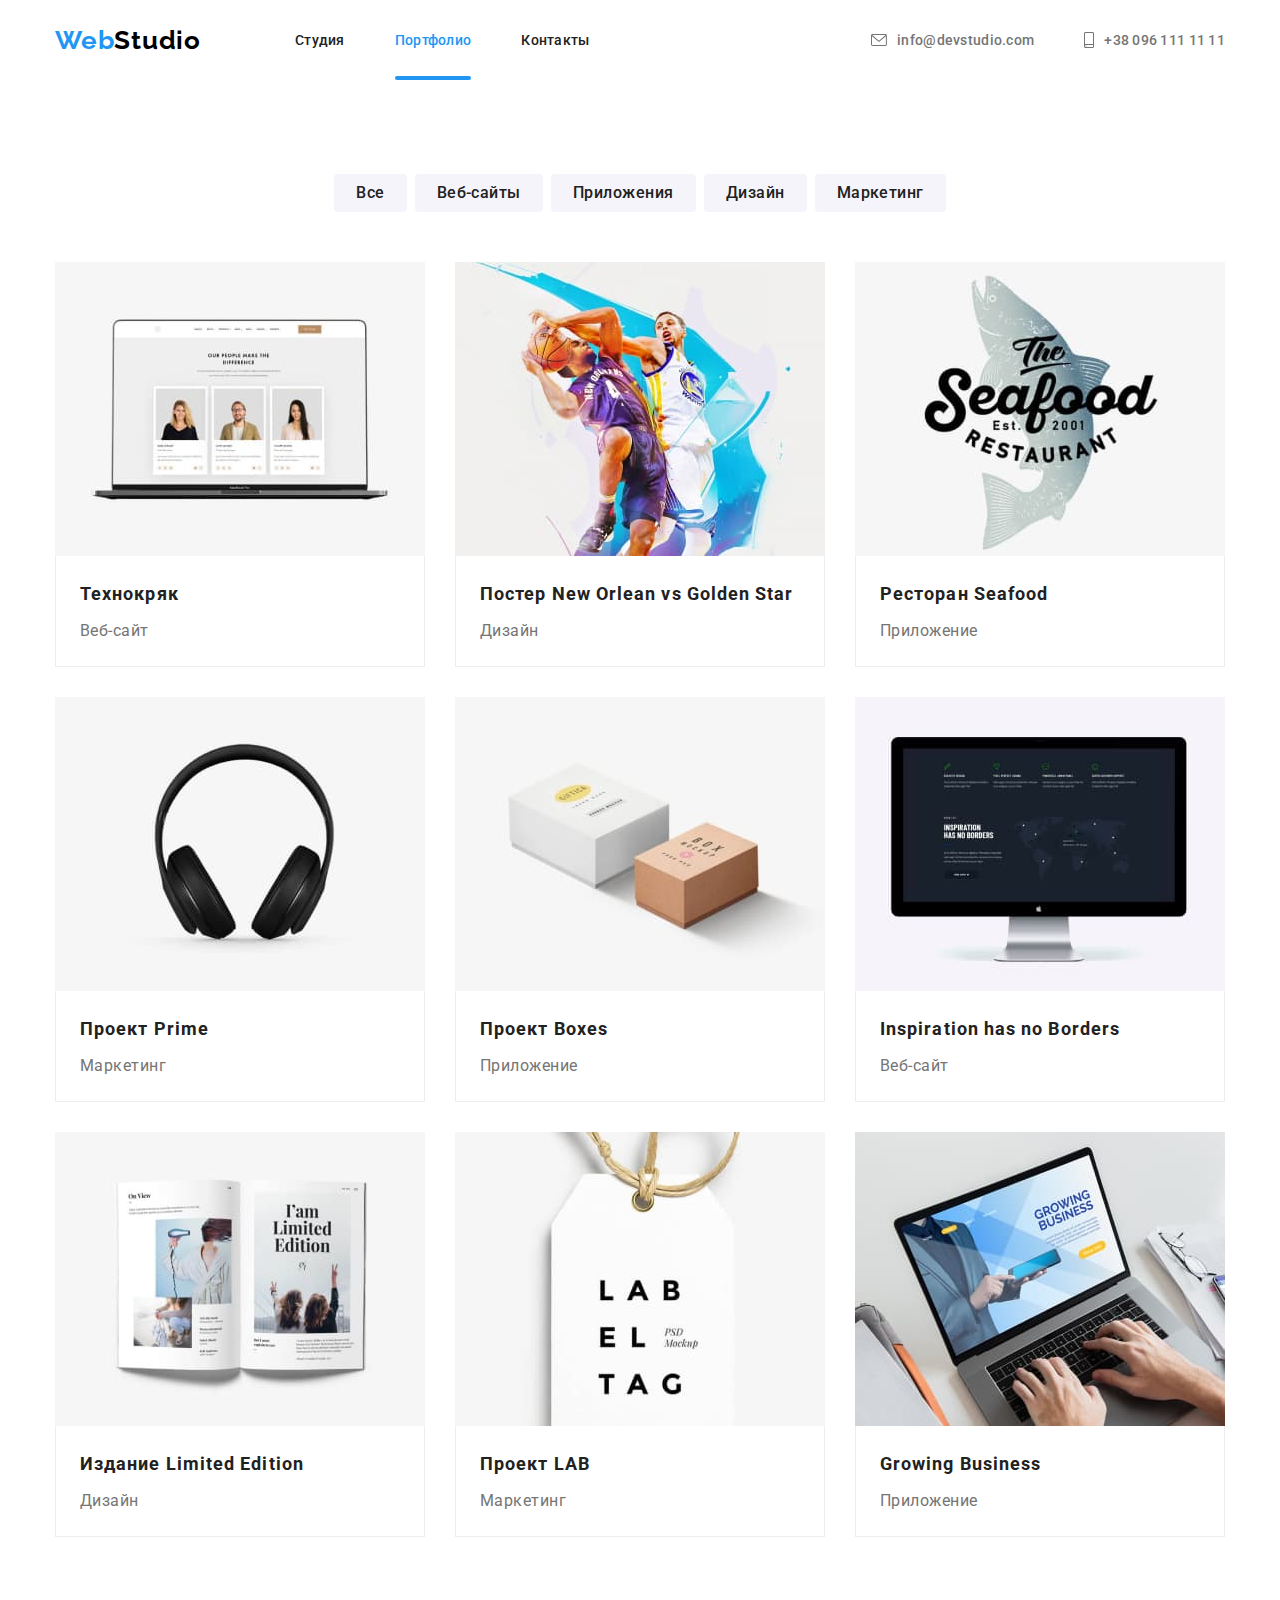
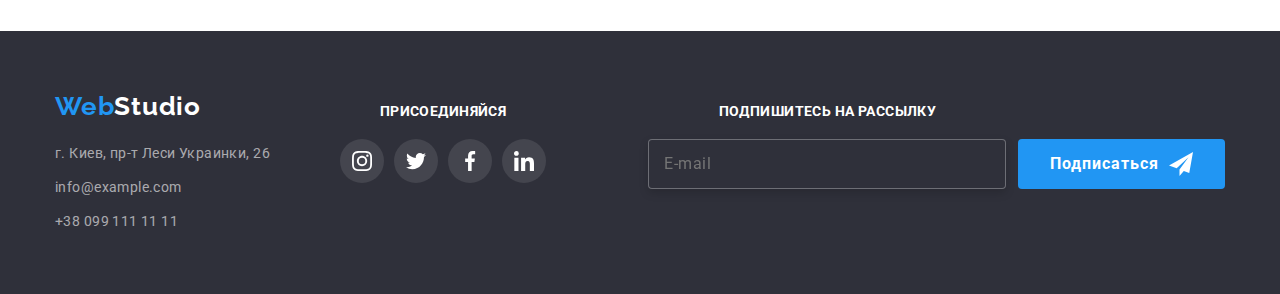
==== commit 84309476: "Полностью адаптировал под все устройства, переверстал хедер" ====
--- a/portfolio.html
+++ b/portfolio.html
@@ -15,14 +15,20 @@
         <div class="container header__container">
             <nav class="navigation header__navigation">
                 <a class="logo navigation__logo link" href="./index.html" aria-label="логотип вебстудио"><span class="logo-part">Web</span>Studio</a>
-                <button type="button" class="header__menu-btn is-open" aria-expanded="true" data-menu-button>
+                <button 
+                    type="button" 
+                    class="header__menu-btn" 
+                    aria-expanded="true" 
+                    aria-controls="menu-container" 
+                    data-menu-button
+                >
                     <svg width="40" height="40" aria-label="Переключатель мобильного меню">
                         <use class="icon-close" href="./imeges/sprite.svg#close40px"></use>
                         <use class="icon-menu" href="./imeges/sprite.svg#menu40px"></use>
                     </svg>
                 </button>
             
-                <div class="menu-container">
+                <div class="menu-container" id="menu-container" data-menu>
                     <ul class="navigation__list list">
                         <li class="navigation__item">
                             <a class="navigation__link link" href="./index.html">Студия</a>
--- a/css/portfolio.min.css
+++ b/css/portfolio.min.css
@@ -1,2 +1,2 @@
-:root{--main-font: "Roboto", sans-serif;--secondary-font: "Raleway", sans-serif}.visually-hidden{position:absolute;width:1px;height:1px;margin:-1px;border:0;padding:0;white-space:nowrap;clip-path:inset(100%);clip:rect(0 0 0 0);overflow:hidden}*,*::before,*::after{margin:0;padding:0}body{font-family:var(--main-font);font-style:normal;color:#757575;background-color:#ffffff}.list{list-style:none}.link{text-decoration:none}.address{font-style:normal}.button{padding:10px 32px;font-family:var(--main-font);font-style:normal;font-weight:700;font-size:16px;line-height:1.875;letter-spacing:0.06em;color:#fff;background:#2196F3;border-radius:4px;border-style:none;cursor:pointer;transition-property:color, background-color;transition-duration:250ms;transition-timing-function:cubic-bezier(0.4, 0, 0.2, 1)}img{display:block;max-width:100%;height:auto}.container{padding:60px 15px;margin-right:auto;margin-left:auto}@media screen and (min-width: 480px){.container{width:480px}}@media screen and (min-width: 768px){.container{width:768px}}@media screen and (min-width: 1200px){.container{width:1200px;padding-top:94px;padding-bottom:94px}}.logo{font-family:var(--secondary-font);font-weight:700;font-size:24px;line-height:1.167;letter-spacing:0.03em;color:#000000}.logo-part{color:#2196F3}.logo--dark-theme{display:inline-block;margin-bottom:20px;color:#fff}@media screen and (min-width: 1200px){.logo{font-size:26px;line-height:1.192}}.section-title{margin-bottom:30px;font-weight:700;font-size:28px;line-height:1.179;text-align:center;letter-spacing:0.03em;color:#212121}@media screen and (min-width: 1200px){.section-title{margin-bottom:50px;font-size:36px;line-height:1.167}}.icon-link{display:flex;align-items:center;justify-content:center;width:44px;height:44px;border-radius:50%;background-color:#FFFFFF;fill:#AFB1B8;transition-property:background-color, fill;transition-duration:250ms;transition-timing-function:cubic-bezier(0.4, 0, 0.2, 1)}.icon-link:hover,.icon-link:focus{background-color:#2196F3;fill:#fff}.portfolio-filter-list{display:flex;justify-content:flex-start;flex-wrap:wrap;margin-bottom:40px}@media screen and (min-width: 768px){.portfolio-filter-list{justify-content:center;flex-wrap:nowrap;margin-bottom:30px}}@media screen and (min-width: 1200px){.portfolio-filter-list{margin-bottom:50px}}.portfolio-filter-item:not(:last-child){margin-right:8px}@media screen and (max-width: 767px){.portfolio-filter-item:nth-child(-n+3){margin-bottom:15px}}.portfolio-filter-btn{padding:6px 22px;font-family:Roboto, sans-serif;font-style:normal;font-weight:500;font-size:16px;line-height:1.625;letter-spacing:0.03em;color:#212121;background-color:#F5F4FA;border-style:none;border-radius:4px;cursor:pointer;transition-property:color, background-color, box-shadow;transition-duration:250ms;transition-timing-function:cubic-bezier(0.4, 0, 0.2, 1)}.portfolio-filter-btn:hover,.portfolio-filter-btn:focus{color:#fff;background-color:#2196F3;box-shadow:0px 3px 1px rgba(0,0,0,0.1),0px 1px 2px rgba(0,0,0,0.08),0px 2px 2px rgba(0,0,0,0.12)}@media screen and (max-width: 767px){.menu-container{position:absolute;top:60px;left:0;padding-top:60px;padding-bottom:60px;text-align:center;width:100%;z-index:2;background-color:#FFFFFF;box-shadow:0px 4px 8px rgba(0,0,0,0.04),0px 2px 4px rgba(0,0,0,0.08),0px 1px 3px rgba(0,0,0,0.16);transform:translatey(-130%);transition-property:transform;transition-duration:250ms;transition-timing-function:cubic-bezier(0.4, 0, 0.2, 1)}}@media screen and (min-width: 768px){.menu-container{display:flex;align-items:center;justify-content:space-between}}@media screen and (max-width: 767px){.header{border-bottom:1px solid #ECECEC}}.header__container{position:relative;padding-top:0;padding-bottom:0}@media screen and (min-width: 768px){.header__container{padding-top:0;padding-bottom:0}}@media screen and (min-width: 768px){.header__container{display:flex;align-items:center}}.header__navigation{display:flex;align-items:center;justify-content:space-between;min-height:60px}.header__menu-btn{display:inline-flex;margin:0;padding:0;border:none;background-color:transparent;transition-property:fill;transition-duration:250ms;transition-timing-function:cubic-bezier(0.4, 0, 0.2, 1)}.header__menu-btn:hover,.header__menu-btn:focus{fill:#2196F3}@media screen and (min-width: 768px){.header__menu-btn{display:none}}.header__menu-btn .icon-close{display:none}.header__menu-btn.is-open .icon-close{display:block}.header__menu-btn.is-open .icon-menu{display:none}.header__menu-btn.is-open+.menu-container{transform:translatey(0)}.header__address{display:inline-block}@media screen and (max-width: 767px){.navigation__list{margin-bottom:60px}}@media screen and (max-width: 767px){.navigation__item:not(:last-child){margin-bottom:40px}}.navigation__link,.address__link{font-weight:500;font-size:18px;line-height:1.167;letter-spacing:0.02em;transition-property:color;transition-duration:250ms;transition-timing-function:cubic-bezier(0.4, 0, 0.2, 1)}.navigation__link:hover,.navigation__link:focus,.address__link:hover,.address__link:focus{color:#2196F3;fill:#2196F3}@media screen and (min-width: 1200px){.navigation__link,.address__link{font-size:14px;line-height:1.143}}.navigation__link{display:inline-block;color:#212121}@media screen and (min-width: 768px){.navigation__link{display:block;padding-top:30px;padding-bottom:30px}}.navigation__link--active{color:#2196F3;position:relative}.navigation__link--active::after{display:block;position:absolute;bottom:-8px;content:"";width:100%;height:4px;background-color:#2196F3;border-radius:2px}@media screen and (min-width: 768px){.navigation__link--active::after{bottom:0px}}.address__link{display:flex;align-items:center;color:#757575;fill:#757575}.address__item{display:block;text-align:center}@media screen and (max-width: 767px){.address__item:not(:last-child){margin-bottom:16px}}@media screen and (min-width: 768px) and (max-width: 1199px){.address__item:not(:last-child){margin-bottom:10px}}@media screen and (min-width: 1200px){.address__item:not(:last-child){margin-right:50px}}.address__icon{margin-right:10px}@media screen and (max-width: 1199px){.project-item:not(:last-child){margin-bottom:30px}}@media screen and (min-width: 768px){.project-list{display:flex;flex-wrap:wrap}.project-item{width:calc((100% - 30px) / 2)}}@media screen and (min-width: 768px) and (max-width: 1199px){.project-item:not(:nth-child(2n)){margin-right:30px}}@media screen and (min-width: 1200px){.project-item{width:calc((100% - 60px) / 3)}.project-item:not(:nth-child(3n)){margin-right:30px}.project-item:not(:nth-last-child(-n+3)){margin-bottom:30px}}.project-item-description{position:relative;overflow:hidden}.project-item-desc{position:absolute;top:0;left:0;width:100%;height:100%;padding:63px 24px;font-size:18px;line-height:1.556;letter-spacing:0.03em;color:#fff;background-color:rgba(33,150,243,0.9);transform:translatey(100%);transition-property:transform;transition-duration:250ms;transition-timing-function:cubic-bezier(0.4, 0, 0.2, 1)}.project-item-link:hover .project-item-desc,.project-item-link:focus .project-item-desc{transform:translatey(0)}.project-item-link{display:block;transition-property:box-shadow;transition-duration:250ms;transition-timing-function:cubic-bezier(0.4, 0, 0.2, 1)}.project-item-link:hover,.project-item-link:focus{box-shadow:0px 1px 1px rgba(0,0,0,0.12),0px 4px 4px rgba(0,0,0,0.06),1px 4px 6px rgba(0,0,0,0.16)}.project-content{padding:20px 24px;border-right-width:1px;border-right-style:solid;border-right-color:#EEEEEE;border-bottom-width:1px;border-bottom-style:solid;border-bottom-color:#EEEEEE;border-left-width:1px;border-left-style:solid;border-left-color:#EEEEEE}.project-item-subtitle{margin-bottom:4px;font-weight:700;font-size:18px;line-height:2.000;letter-spacing:0.06em;color:#212121}@media screen and (min-width: 768px) and (max-width: 1199px){.project-item-subtitle-part-visually-hidden{position:absolute;width:1px;height:1px;margin:-1px;border:0;padding:0;white-space:nowrap;clip-path:inset(100%);clip:rect(0 0 0 0);overflow:hidden}}@media screen and (max-width: 767px), (min-width: 1200px){.project-item-subtitle-visually-hidden{position:absolute;width:1px;height:1px;margin:-1px;border:0;padding:0;white-space:nowrap;clip-path:inset(100%);clip:rect(0 0 0 0);overflow:hidden}}.project-item-text{font-size:16px;line-height:1.875;letter-spacing:0.03em;color:#757575}.footer{background:#2F303A}.footer__container{padding-top:60px;padding-bottom:60px;text-align:center}@media screen and (min-width: 1200px){.footer__container{display:flex;align-items:flex-start;justify-content:space-between}}@media screen and (min-width: 768px){.footer__desc{display:flex;justify-content:space-between}}@media screen and (max-width: 1199px){.footer__desc{margin-bottom:60px}}@media screen and (min-width: 768px) and (max-width: 1199px){.footer__desc{padding-left:76px;padding-right:89px}}@media screen and (max-width: 767px){.footer__contacts{margin-bottom:60px}}@media screen and (min-width: 1200px){.footer__contacts{text-align:start;margin-right:70px}}.footer__list__item:not(:last-child){margin-bottom:8px}@media screen and (min-width: 1200px){.footer__list__item:not(:last-child){margin-bottom:10px}}.footer__list__link{font-size:14px;line-height:1.714;letter-spacing:0.03em;color:rgba(255,255,255,0.6);transition-property:color;transition-duration:250ms;transition-timing-function:cubic-bezier(0.4, 0, 0.2, 1)}.footer__list__link:hover,.footer__list__link:focus{color:#2196F3}@media screen and (min-width: 1200px){.footer__social__list{padding-top:12px}}.footer__subtitle,.footer__subscription-label{font-weight:700;font-size:14px;line-height:1.143;letter-spacing:0.03em;text-transform:uppercase;color:#fff}.footer__subtitle,.footer__subscription-desc{margin-bottom:20px}.footer__subscription-label{display:inline-block;margin-bottom:20px}@media screen and (min-width: 1200px){.footer__subscription-label{margin-bottom:0;margin-right:12px}}.footer__social__items{display:inline-flex;justify-content:space-between;text-align:center;width:206px}.footer__social__item:not(:last-child){margin-right:10px}.footer__icon-link{background-color:rgba(255,255,255,0.1);fill:#fff}.footer__icon-link:hover,.footer__icon-link:focus{background-color:#2196F3}@media screen and (min-width: 1200px){.footer__subscription{padding-top:12px}}@media screen and (min-width: 1200px){.footer__subscription-form{display:flex;align-items:flex-end}}.footer__subscription-input{display:block;width:358px;height:50px;padding:16px 15px;font-size:16px;line-height:1.250;letter-spacing:0.03em;color:#fff;background-color:#2F303A;border:1px solid rgba(255,255,255,0.3);filter:drop-shadow(0px 4px 4px rgba(0,0,0,0.15));border-radius:4px}.footer__button{display:flex;align-items:center;height:50px;margin-right:auto;margin-left:auto}.footer__button:hover,.footer__button:focus{color:#212121;background-color:#FFFFFF}.footer__button-svg{margin-left:10px;fill:#FFFFFF;transition-property:fill;transition-duration:250ms;transition-timing-function:cubic-bezier(0.4, 0, 0.2, 1)}.footer__button:hover .footer__button-svg,.footer__button:focus .footer__button-svg{fill:#212121}
+:root{--main-font: "Roboto", sans-serif;--secondary-font: "Raleway", sans-serif}.visually-hidden{position:absolute;width:1px;height:1px;margin:-1px;border:0;padding:0;white-space:nowrap;clip-path:inset(100%);clip:rect(0 0 0 0);overflow:hidden}*,*::before,*::after{margin:0;padding:0}body{font-family:var(--main-font);font-style:normal;color:#757575;background-color:#ffffff}.list{list-style:none}.link{text-decoration:none}.address{font-style:normal}.button{padding:10px 32px;font-family:var(--main-font);font-style:normal;font-weight:700;font-size:16px;line-height:1.875;letter-spacing:0.06em;color:#fff;background:#2196F3;border-radius:4px;border-style:none;cursor:pointer;transition-property:color, background-color;transition-duration:250ms;transition-timing-function:cubic-bezier(0.4, 0, 0.2, 1)}img{display:block;max-width:100%;height:auto}.container{padding:60px 15px;margin-right:auto;margin-left:auto}@media screen and (min-width: 480px){.container{width:480px}}@media screen and (min-width: 768px){.container{width:768px}}@media screen and (min-width: 1200px){.container{width:1200px;padding-top:94px;padding-bottom:94px}}.logo{font-family:var(--secondary-font);font-weight:700;font-size:24px;line-height:1.167;letter-spacing:0.03em;color:#000000}.logo-part{color:#2196F3}.logo--dark-theme{display:inline-block;margin-bottom:20px;color:#fff}@media screen and (min-width: 1200px){.logo{font-size:26px;line-height:1.192}}.section-title{margin-bottom:30px;font-weight:700;font-size:28px;line-height:1.179;text-align:center;letter-spacing:0.03em;color:#212121}@media screen and (min-width: 1200px){.section-title{margin-bottom:50px;font-size:36px;line-height:1.167}}.icon-link{display:flex;align-items:center;justify-content:center;width:44px;height:44px;border-radius:50%;background-color:#FFFFFF;fill:#AFB1B8;transition-property:background-color, fill;transition-duration:250ms;transition-timing-function:cubic-bezier(0.4, 0, 0.2, 1)}.icon-link:hover,.icon-link:focus{background-color:#2196F3;fill:#fff}.portfolio-filter-list{display:flex;justify-content:flex-start;flex-wrap:wrap;margin-bottom:40px}@media screen and (min-width: 768px){.portfolio-filter-list{justify-content:center;flex-wrap:nowrap;margin-bottom:30px}}@media screen and (min-width: 1200px){.portfolio-filter-list{margin-bottom:50px}}.portfolio-filter-item:not(:last-child){margin-right:8px}@media screen and (max-width: 767px){.portfolio-filter-item:nth-child(-n+3){margin-bottom:15px}}.portfolio-filter-btn{padding:6px 22px;font-family:Roboto, sans-serif;font-style:normal;font-weight:500;font-size:16px;line-height:1.625;letter-spacing:0.03em;color:#212121;background-color:#F5F4FA;border-style:none;border-radius:4px;cursor:pointer;transition-property:color, background-color, box-shadow;transition-duration:250ms;transition-timing-function:cubic-bezier(0.4, 0, 0.2, 1)}.portfolio-filter-btn:hover,.portfolio-filter-btn:focus{color:#fff;background-color:#2196F3;box-shadow:0px 3px 1px rgba(0,0,0,0.1),0px 1px 2px rgba(0,0,0,0.08),0px 2px 2px rgba(0,0,0,0.12)}@media screen and (max-width: 767px){.menu-container{position:absolute;top:100%;left:0;padding-top:60px;padding-bottom:60px;text-align:center;width:100%;z-index:2;background-color:#FFFFFF;box-shadow:0px 4px 8px rgba(0,0,0,0.04),0px 2px 4px rgba(0,0,0,0.08),0px 1px 3px rgba(0,0,0,0.16);transform:translatey(-130%);transition-property:transform;transition-duration:250ms;transition-timing-function:cubic-bezier(0.4, 0, 0.2, 1)}.menu-container.is-open{transform:translatey(0)}}@media screen and (min-width: 768px){.menu-container{display:flex;align-items:center;justify-content:space-between;width:100%}}@media screen and (max-width: 767px){.header{position:relative;border-bottom:1px solid #ECECEC}}.header__container{padding-top:0;padding-bottom:0}.header__navigation{display:flex;align-items:center}@media screen and (max-width: 767px){.header__navigation{justify-content:space-between;min-height:60px}}@media screen and (min-width: 768px){.header__navigation{min-height:80px}}.header__menu-btn{display:inline-flex;margin:0;padding:0;border:none;background-color:transparent;transition-property:fill;transition-duration:250ms;transition-timing-function:cubic-bezier(0.4, 0, 0.2, 1)}.header__menu-btn:hover,.header__menu-btn:focus{fill:#2196F3}@media screen and (min-width: 768px){.header__menu-btn{display:none}}.header__menu-btn .icon-close{display:none}.header__menu-btn.is-open .icon-close{display:block}.header__menu-btn.is-open .icon-menu{display:none}@media screen and (min-width: 768px){.navigation__logo{margin-right:88px}}@media screen and (min-width: 1200px){.navigation__logo{margin-right:94px}}@media screen and (max-width: 767px){.navigation__list{margin-bottom:60px}}@media screen and (min-width: 768px){.navigation__list{display:flex}}@media screen and (min-width: 1200px){.address__list{display:flex}}@media screen and (max-width: 767px){.navigation__item:not(:last-child){margin-bottom:40px}}@media screen and (min-width: 768px){.navigation__item:not(:last-child){margin-right:50px}}.navigation__link,.address__link{font-weight:500;font-size:18px;line-height:1.167;letter-spacing:0.02em;transition-property:color;transition-duration:250ms;transition-timing-function:cubic-bezier(0.4, 0, 0.2, 1)}.navigation__link:hover,.navigation__link:focus,.address__link:hover,.address__link:focus{color:#2196F3;fill:#2196F3}@media screen and (min-width: 768px){.navigation__link,.address__link{font-size:14px;line-height:1.143}}.navigation__link{display:inline-block;color:#212121}@media screen and (min-width: 768px){.navigation__link{display:block;padding-top:32px;padding-bottom:32px}}.navigation__link--active{color:#2196F3;position:relative}.navigation__link--active::after{display:block;position:absolute;bottom:-8px;content:"";width:100%;height:4px;background-color:#2196F3;border-radius:2px}@media screen and (min-width: 768px){.navigation__link--active::after{bottom:0px}}.address__link{color:#757575;fill:#757575}@media screen and (min-width: 1200px){.address__link{display:flex;align-items:center}}@media screen and (max-width: 767px){.address__item:not(:last-child){margin-bottom:16px}}@media screen and (min-width: 768px) and (max-width: 1199px){.address__item:not(:last-child){margin-bottom:10px}}@media screen and (min-width: 1200px){.address__item:not(:last-child){margin-right:50px}}.address__icon{margin-right:10px}@media screen and (max-width: 1199px){.project-item:not(:last-child){margin-bottom:30px}}@media screen and (min-width: 768px){.project-list{display:flex;flex-wrap:wrap}.project-item{width:calc((100% - 30px) / 2)}}@media screen and (min-width: 768px) and (max-width: 1199px){.project-item:not(:nth-child(2n)){margin-right:30px}}@media screen and (min-width: 1200px){.project-item{width:calc((100% - 60px) / 3)}.project-item:not(:nth-child(3n)){margin-right:30px}.project-item:not(:nth-last-child(-n+3)){margin-bottom:30px}}.project-item-description{position:relative;overflow:hidden}.project-item-desc{position:absolute;top:0;left:0;width:100%;height:100%;padding:63px 24px;font-size:18px;line-height:1.556;letter-spacing:0.03em;color:#fff;background-color:rgba(33,150,243,0.9);transform:translatey(100%);transition-property:transform;transition-duration:250ms;transition-timing-function:cubic-bezier(0.4, 0, 0.2, 1)}.project-item-link:hover .project-item-desc,.project-item-link:focus .project-item-desc{transform:translatey(0)}.project-item-link{display:block;transition-property:box-shadow;transition-duration:250ms;transition-timing-function:cubic-bezier(0.4, 0, 0.2, 1)}.project-item-link:hover,.project-item-link:focus{box-shadow:0px 1px 1px rgba(0,0,0,0.12),0px 4px 4px rgba(0,0,0,0.06),1px 4px 6px rgba(0,0,0,0.16)}.project-content{padding:20px 24px;border-right-width:1px;border-right-style:solid;border-right-color:#EEEEEE;border-bottom-width:1px;border-bottom-style:solid;border-bottom-color:#EEEEEE;border-left-width:1px;border-left-style:solid;border-left-color:#EEEEEE}.project-item-subtitle{margin-bottom:4px;font-weight:700;font-size:18px;line-height:2.000;letter-spacing:0.06em;color:#212121}@media screen and (min-width: 768px) and (max-width: 1199px){.project-item-subtitle-part-visually-hidden{position:absolute;width:1px;height:1px;margin:-1px;border:0;padding:0;white-space:nowrap;clip-path:inset(100%);clip:rect(0 0 0 0);overflow:hidden}}@media screen and (max-width: 767px), (min-width: 1200px){.project-item-subtitle-visually-hidden{position:absolute;width:1px;height:1px;margin:-1px;border:0;padding:0;white-space:nowrap;clip-path:inset(100%);clip:rect(0 0 0 0);overflow:hidden}}.project-item-text{font-size:16px;line-height:1.875;letter-spacing:0.03em;color:#757575}.footer{background:#2F303A}.footer__container{padding-top:60px;padding-bottom:60px;text-align:center}@media screen and (min-width: 1200px){.footer__container{display:flex;align-items:flex-start;justify-content:space-between}}@media screen and (min-width: 768px){.footer__desc{display:flex;justify-content:space-between}}@media screen and (max-width: 1199px){.footer__desc{margin-bottom:60px}}@media screen and (min-width: 768px) and (max-width: 1199px){.footer__desc{padding-left:76px;padding-right:89px}}@media screen and (max-width: 767px){.footer__contacts{margin-bottom:60px}}@media screen and (min-width: 1200px){.footer__contacts{text-align:start;margin-right:70px}}.footer__list__item:not(:last-child){margin-bottom:8px}@media screen and (min-width: 1200px){.footer__list__item:not(:last-child){margin-bottom:10px}}.footer__list__link{font-size:14px;line-height:1.714;letter-spacing:0.03em;color:rgba(255,255,255,0.6);transition-property:color;transition-duration:250ms;transition-timing-function:cubic-bezier(0.4, 0, 0.2, 1)}.footer__list__link:hover,.footer__list__link:focus{color:#2196F3}@media screen and (min-width: 1200px){.footer__social__list{padding-top:12px}}.footer__subtitle,.footer__subscription-label{font-weight:700;font-size:14px;line-height:1.143;letter-spacing:0.03em;text-transform:uppercase;color:#fff}.footer__subtitle,.footer__subscription-desc{margin-bottom:20px}.footer__subscription-label{display:inline-block;margin-bottom:20px}@media screen and (min-width: 1200px){.footer__subscription-label{margin-bottom:0;margin-right:12px}}.footer__social__items{display:inline-flex;justify-content:space-between;text-align:center;width:206px}.footer__social__item:not(:last-child){margin-right:10px}.footer__icon-link{background-color:rgba(255,255,255,0.1);fill:#fff}.footer__icon-link:hover,.footer__icon-link:focus{background-color:#2196F3}@media screen and (min-width: 1200px){.footer__subscription{padding-top:12px}}@media screen and (min-width: 1200px){.footer__subscription-form{display:flex;align-items:flex-end}}.footer__subscription-input{display:block;width:358px;height:50px;padding:16px 15px;font-size:16px;line-height:1.250;letter-spacing:0.03em;color:#fff;background-color:#2F303A;border:1px solid rgba(255,255,255,0.3);filter:drop-shadow(0px 4px 4px rgba(0,0,0,0.15));border-radius:4px}.footer__button{display:flex;align-items:center;height:50px;margin-right:auto;margin-left:auto}.footer__button:hover,.footer__button:focus{color:#212121;background-color:#FFFFFF}.footer__button-svg{margin-left:10px;fill:#FFFFFF;transition-property:fill;transition-duration:250ms;transition-timing-function:cubic-bezier(0.4, 0, 0.2, 1)}.footer__button:hover .footer__button-svg,.footer__button:focus .footer__button-svg{fill:#212121}
 /*# sourceMappingURL=portfolio.min.css.map */